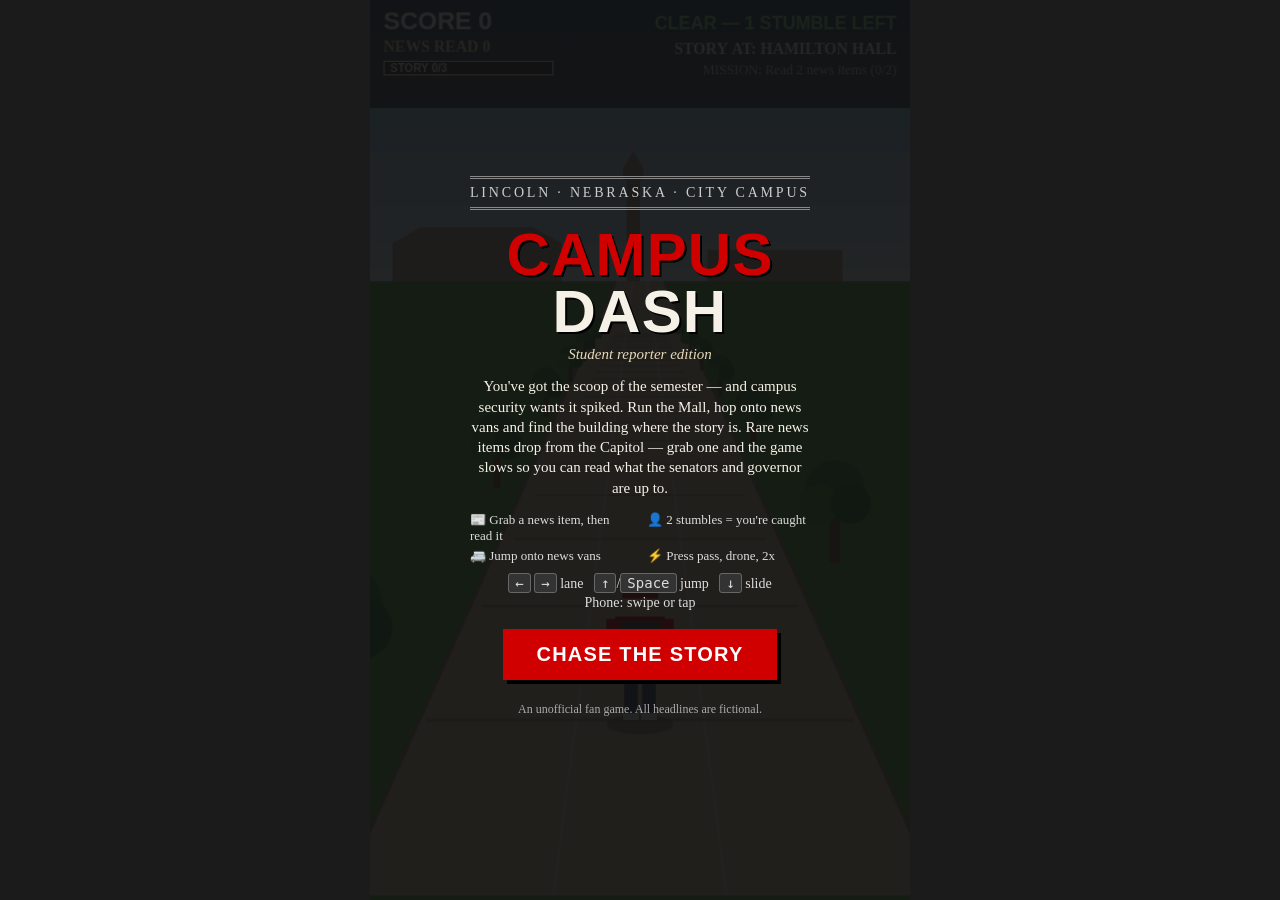
==== campus-dash/index.html @ a576ac5c "Campus Dash: replace coins with rare, readable senator/governor news cards Collecting a news item sl" ====
<!DOCTYPE html>
<html lang="en">
<head>
<meta charset="utf-8">
<meta name="viewport" content="width=device-width, initial-scale=1, user-scalable=no">
<title>Campus Dash</title>
<style>
  :root { --red:#d00000; --ink:#141414; --paper:#f6f1e7; }
  * { box-sizing:border-box; }
  html,body { margin:0; height:100%; background:#1b1b1b; color:var(--paper); font-family:Georgia,"Times New Roman",serif; overflow:hidden; touch-action:none; }
  #wrap { position:relative; height:100vh; height:100dvh; aspect-ratio:480/800; max-width:100vw; margin:0 auto; background:#000; }
  canvas { width:100%; height:100%; display:block; }
  .overlay { position:absolute; inset:0; display:flex; flex-direction:column; align-items:center; justify-content:center; text-align:center; padding:24px; background:rgba(15,15,15,.9); }
  .overlay.hidden { display:none; }
  .mast { font-size:14px; letter-spacing:.2em; text-transform:uppercase; color:#ccc; border-top:3px double #888; border-bottom:3px double #888; padding:6px 0; width:100%; max-width:340px; }
  h1 { font-family:Impact,"Arial Black",sans-serif; font-size:clamp(40px,11vw,60px); margin:16px 0 4px; line-height:.95; color:var(--red); text-shadow:2px 2px 0 #000; letter-spacing:.02em; }
  h1 span { color:var(--paper); }
  .tag { font-style:italic; color:#e6d9b8; margin:0 0 6px; }
  p { margin:6px 0; line-height:1.35; font-size:15px; max-width:340px; }
  small { color:#aaa; font-size:12px; }
  button { margin-top:16px; font:700 20px "Arial Black",Arial,sans-serif; letter-spacing:.06em; text-transform:uppercase; color:#fff; background:var(--red); border:0; padding:14px 34px; cursor:pointer; box-shadow:4px 4px 0 #000; }
  button:active { transform:translate(2px,2px); box-shadow:2px 2px 0 #000; }
  .keys { margin:10px 0 0; font-size:14px; color:#ddd; }
  kbd { background:#333; border:1px solid #666; padding:1px 6px; border-radius:3px; font-family:monospace; }
  .legend { display:grid; grid-template-columns:1fr 1fr; gap:4px 14px; text-align:left; font-size:13px; color:#ddd; margin:8px 0 0; max-width:340px; }
  #news { position:absolute; left:0; right:0; top:100px; display:flex; align-items:stretch; background:var(--paper); color:var(--ink); border-top:3px solid var(--red); border-bottom:3px solid var(--ink); transform:translateY(-170px); opacity:0; transition:transform .3s, opacity .3s; font-size:14px; line-height:1.25; }
  #news.show { transform:none; opacity:1; }
  #news b { background:var(--red); color:#fff; font:700 12px "Arial Black",Arial,sans-serif; padding:8px; letter-spacing:.06em; display:flex; align-items:center; }
  #news span { padding:7px 10px; font-weight:bold; }
  #card { position:absolute; left:14px; right:14px; top:160px; background:var(--paper); color:var(--ink); border:2px solid #000; border-left:8px solid var(--red); box-shadow:4px 4px 0 rgba(0,0,0,.55); padding:10px 12px 14px; transform:translateY(-14px); opacity:0; pointer-events:none; transition:transform .25s, opacity .25s; overflow:hidden; }
  #card.show { transform:none; opacity:.97; }
  #card .tag2 { font:700 11px "Arial Black",Arial,sans-serif; letter-spacing:.12em; color:var(--red); text-transform:uppercase; }
  #card h4 { font:700 21px Impact,"Arial Black",sans-serif; line-height:1.05; margin:4px 0 6px; text-transform:uppercase; }
  #card p { margin:0; font-size:14px; line-height:1.35; max-width:none; }
  #card .bar { position:absolute; left:0; bottom:0; height:5px; background:var(--red); width:100%; }
  #flash { position:absolute; left:0; right:0; top:30%; background:var(--red); color:#fff; text-align:center; padding:14px 18px; font:700 26px Impact,"Arial Black",sans-serif; letter-spacing:.05em; transform:scaleY(0); transition:transform .18s; box-shadow:0 6px 0 rgba(0,0,0,.5); pointer-events:none; }
  #flash.show { transform:scaleY(1); }
  #flash small { display:block; color:#ffd9d9; font:italic 16px Georgia,serif; margin-top:6px; letter-spacing:0; }
  .front { background:var(--paper); color:var(--ink); padding:16px 18px; max-width:360px; width:100%; text-align:left; border:2px solid #000; box-shadow:5px 5px 0 var(--red); max-height:78vh; overflow:auto; }
  .front .mast { color:var(--ink); border-color:var(--ink); text-align:center; margin:0 auto 10px; font-size:13px; }
  .front h2 { font:700 27px Impact,"Arial Black",sans-serif; line-height:1; margin:6px 0 8px; text-transform:uppercase; }
  .front p { font-size:14px; max-width:none; }
  .front h3 { font:700 13px "Arial Black",Arial,sans-serif; margin:10px 0 2px; text-transform:uppercase; color:var(--red); }
  .front ul { margin:2px 0 0; padding-left:18px; font-size:13px; }
</style>
</head>
<body>
<div id="wrap">
  <canvas id="c" width="480" height="800"></canvas>
  <div id="news"><b>BREAKING</b><span id="newsText"></span></div>
  <div id="card"><div class="tag2" id="cardTag"></div><h4 id="cardHead"></h4><p id="cardBody"></p><div class="bar" id="cardBar"></div></div>
  <div id="flash">BREAKING NEWS<small id="flashText"></small></div>

  <div id="menu" class="overlay">
    <div class="mast">Lincoln &middot; Nebraska &middot; City Campus</div>
    <h1>CAMPUS<br><span>DASH</span></h1>
    <p class="tag">Student reporter edition</p>
    <p>You've got the scoop of the semester &mdash; and campus security wants it spiked. Run the Mall, hop onto news vans and find the building where the story is. Rare news items drop from the Capitol &mdash; grab one and the game slows so you can read what the senators and governor are up to.</p>
    <div class="legend">
      <div>&#128240; Grab a news item, then read it</div>
      <div>&#128100; 2 stumbles = you're caught</div>
      <div>&#128656; Jump onto news vans</div>
      <div>&#9889; Press pass, drone, 2x</div>
    </div>
    <p class="keys"><kbd>&larr;</kbd> <kbd>&rarr;</kbd> lane &nbsp; <kbd>&uarr;</kbd>/<kbd>Space</kbd> jump &nbsp; <kbd>&darr;</kbd> slide<br>Phone: swipe or tap</p>
    <button id="startBtn">Chase the story</button>
    <p><small id="best"></small></p>
    <p><small>An unofficial fan game. All headlines are fictional.</small></p>
  </div>

  <div id="over" class="overlay hidden">
    <div class="front">
      <div class="mast">The Daily Dash &middot; Final Edition</div>
      <h2 id="overHead"></h2>
      <p id="overBody"></p>
      <div id="overStories"></div>
      <div id="overNews"></div>
    </div>
    <button id="againBtn">Run again</button>
  </div>
</div>

<script>
(() => {
"use strict";
const cv = document.getElementById("c"), ctx = cv.getContext("2d");
const W = 480, H = 800, CX = 240, HOR = 250, GY = 640, LW = 110, D0 = 110, HUD_H = 96, VAN_H = 90;
const $ = id => document.getElementById(id);
const rnd = (a, b) => a + Math.random() * (b - a);
const pick = a => a[Math.floor(Math.random() * a.length)];

const DEST = ["Love Library","Nebraska Union","Memorial Stadium","Andersen Hall","Hamilton Hall","Sheldon Art","Selleck Quad","Westbrook Music","Mueller Tower","Morrill Hall"];
const NEWS = [
  {mode:"suv",    head:"Governor's motorcade rolling through campus", sub:"Lanes are closed. Watch for black SUVs!"},
  {mode:"crowd",  head:"State senators hold hearing at the Union", sub:"Crowds are spilling onto the Mall."},
  {mode:"calm",   head:"Legislature passes tuition freeze", sub:"Smooth sailing — the paths are clearer."},
  {mode:"press",  head:"Senator calls press conference on the Mall", sub:"Reporters swarm the paths. Dodge the crowd!"},
  {mode:"detour", head:"Governor cuts ribbon on new building", sub:"Paths rerouted — a fork is coming, read the signs!"},
  {mode:"crowd",  head:"Senators and governor clash over NU budget", sub:"Aides and protesters block the paths."},
];
const STORIES = [
  "Student reporter exposes mystery of the missing Union tacos",
  "Reporter's scoop: library quiet floor is not so quiet",
  "Exclusive: campus squirrels organize, demand more nuts",
  "Student journalist uncovers secret shortcut to class",
  "Scoop: the Mall's sprinklers have a mind of their own",
  "Reporter breaks story on parking permit price hike",
];
const MISSIONS = [
  {k:"coins",   goal:2,  d:"Read 2 news items"},
  {k:"reached", goal:2,  d:"Find 2 buildings"},
  {k:"events",  goal:2,  d:"Outrun 2 news events"},
  {k:"stories", goal:1,  d:"File a story"},
  {k:"vanTops", goal:3,  d:"Run across 3 news vans"},
  {k:"pus",     goal:2,  d:"Grab 2 power-ups"},
];
const ITEMS = [
  {tag:"Senate",      head:"Senators advance bill to freeze in-state tuition", body:"A legislative committee voted 5-2 to hold tuition flat for two more years. Student groups packed the hearing room to watch."},
  {tag:"Governor",    head:"Governor tours Innovation Campus", body:"The governor met student startups and promised to back more research jobs for Nebraska graduates."},
  {tag:"Senate",      head:"Senator proposes free city bus rides for students", body:"A new bill would let students ride Lincoln buses free with a campus ID, paid for by a small state grant."},
  {tag:"Governor",    head:"Governor signs rural nursing scholarship bill", body:"The law funds tuition for nursing students who agree to work in small Nebraska towns after graduating."},
  {tag:"Legislature", head:"Unicameral hearing draws UNL student testifiers", body:"Dozens of students told the 49 senators how textbook costs and housing prices affect their grades."},
  {tag:"Governor",    head:"Governor's budget keeps NU funding flat", body:"The proposed budget leaves university funding unchanged, drawing mixed reactions from regents and faculty."},
  {tag:"Senate",      head:"Senators question Memorial Stadium parking plan", body:"Lawmakers asked why game-day lots cost more every year and whether students should get a discount."},
  {tag:"Governor",    head:"Governor proclaims Husker Volunteer Week", body:"Campus groups will fix trails, paint benches and collect food for Lincoln pantries across the week."},
  {tag:"Senate",      head:"Committee backs cap on textbook costs", body:"Senators voted to require professors to post required-book prices before students register for classes."},
  {tag:"Governor",    head:"Governor calls special session on property taxes", body:"Senators will return to the Capitol next month to debate tax relief for homeowners and farmers."},
  {tag:"Legislature", head:"Lawmakers weigh money for campus bike lanes", body:"A budget amendment would pay for protected bike lanes linking City Campus and East Campus."},
  {tag:"Senate",      head:"Senator wants longer library hours at finals", body:"A resolution urges state universities to keep main libraries open all night during finals week."},
  {tag:"Governor",    head:"Governor praises campus drone research", body:"After watching a demo, the governor said Nebraska could lead the nation in farm-drone technology."},
  {tag:"Senate",      head:"Senators vote to expand mental health services", body:"Funding would add counselors at state colleges so students can be seen within a week."},
];
const PU = { mag:{name:"PRESS PASS", c:"#d00000", t:9}, drone:{name:"DRONE", c:"#2a6fdb", t:6}, mult:{name:"2x SCORE", c:"#2ea043", t:12} };
const KINDS = { bike:"low", newsbox:"low", cones:"low", banner:"high", scaffold:"wall", suv:"wall", crowd:"wall" };

let state = "menu", best = 0, G, lastMission = -1;
try { best = +localStorage.getItem("campusDashBest") || 0; } catch(e){}
$("best").textContent = best ? "Best score: " + best : "";

function newMission() {
  let i; do { i = Math.floor(Math.random() * MISSIONS.length); } while (i === lastMission);
  lastMission = i;
  G.mission = Object.assign({base:G[MISSIONS[i].k]}, MISSIONS[i]);
}

function reset() {
  G = {
    t:0, dist:0, speed:26, score:0, coins:0, reached:0, events:0, stories:0, vanTops:0, pus:0,
    p:{ lane:0, target:0, y:0, vy:0, sup:0, slide:0, inv:0, run:0, fly:0, mag:0, mult:0 },
    ents:[], scen:[], gate:null, gateTimer:6,
    target:pick(DEST), rowGap:20, scenGap:0, bldGap:0,
    ev:null, evTimer:24, slow:0, toast:null, shake:0, log:[], yarns:[], coinMul:1,
    chase:0, chaseV:0, story:0, storyNeed:3, mission:null,
    newsCool:3, card:null, read:[], pool:[],
  };
  G.scen.push(...[...Array(14)].map((_, i) => ({side:i%2?1:-1, d:i*8, kind:"tree"})));
  newMission();
}

// ---------- input ----------
function act(a) {
  if (state !== "play") return;
  const p = G.p;
  if (a === "L") p.target = Math.max(-1, p.target - 1);
  if (a === "R") p.target = Math.min(1, p.target + 1);
  if (a === "U" && p.fly <= 0 && p.y <= p.sup + 1) { p.vy = 760; p.slide = 0; }
  if (a === "D") { if (p.y > p.sup + 1) p.vy = -1000; else p.slide = 0.7; }
}
addEventListener("keydown", e => {
  const m = {ArrowLeft:"L",a:"L",A:"L",ArrowRight:"R",d:"R",D:"R",ArrowUp:"U",w:"U",W:"U"," ":"U",ArrowDown:"D",s:"D",S:"D"}[e.key];
  if (m) { e.preventDefault(); act(m); }
  if (e.key === "Enter" && state !== "play") start();
});
let tx, ty;
cv.addEventListener("touchstart", e => { tx = e.touches[0].clientX; ty = e.touches[0].clientY; }, {passive:true});
cv.addEventListener("touchend", e => {
  const t = e.changedTouches[0], dx = t.clientX - tx, dy = t.clientY - ty;
  if (Math.max(Math.abs(dx), Math.abs(dy)) < 25) return act("U");
  if (Math.abs(dx) > Math.abs(dy)) act(dx < 0 ? "L" : "R"); else act(dy < 0 ? "U" : "D");
}, {passive:true});
$("startBtn").onclick = start; $("againBtn").onclick = start;

function start() {
  reset(); state = "play";
  $("menu").classList.add("hidden"); $("over").classList.add("hidden");
  $("news").classList.remove("show"); $("flash").classList.remove("show"); hideCard();
  toast("Story's at " + G.target + "!", 3);
}

// ---------- spawning ----------
function ent(kind, lane, d, extra) { G.ents.push(Object.assign({kind, lane, d, hit:false, up:0}, extra)); }

function spawnRow(mode) {
  const lanes = [-1, 0, 1], free = Math.floor(rnd(-1, 2));
  const blocked = lanes.filter(l => l !== free);
  const flying = G.p.fly > 0;
  let vanRow = false;
  if (mode === "suv") {
    blocked.forEach(l => ent("suv", l, D0));
  } else if (mode === "crowd" || mode === "press") {
    blocked.forEach(l => Math.random() < .85 && ent("crowd", l, D0, {press: mode === "press"}));
  } else if (Math.random() < 0.3 && G.t > 6) {
    vanRow = true;
    blocked.sort(() => Math.random() - .5).slice(0, Math.random() < .5 ? 1 : 2).forEach(l => {
      ent("van", l, D0, {len:14});
    });
  } else {
    const n = G.t > 25 && Math.random() < .5 ? 2 : 1;
    blocked.sort(() => Math.random() - .5).slice(0, n).forEach(l => {
      const r = Math.random();
      ent(r < .2 ? "bike" : r < .4 ? "newsbox" : r < .55 ? "cones" : r < .8 ? "banner" : "scaffold", l, D0, {txt:pick(["GO BIG RED","ON AIR","BREAKING"])});
    });
  }
  // one rare news item at a time, only when the reader has had time to finish the last one
  if (G.newsCool <= 0 && !G.card && !G.ents.some(o => o.kind === "news")) {
    const nl = vanRow ? free : free;
    ent("news", nl, D0 + 6, {up: 0});
  }
  if (!flying && Math.random() < 0.13) ent("pu", free, D0 + 16, {type:pick(["mag", "drone", "mult"])});
}

function spawnGate() {
  const ids = DEST.filter(n => n !== G.target).sort(() => Math.random() - .5);
  const correct = Math.floor(rnd(-1, 2)), labels = {};
  [-1, 0, 1].forEach(l => labels[l] = l === correct ? G.target : ids.pop());
  G.gate = {d:D0, correct, labels, done:false};
}

function startNews(n) {
  G.ev = {mode:n.mode, t:9, head:n.head};
  G.log.push(n.head);
  G.slow = 1.6;
  $("newsText").textContent = n.head;
  $("flashText").textContent = n.head + " — " + n.sub;
  $("news").classList.add("show"); $("flash").classList.add("show");
  setTimeout(() => $("flash").classList.remove("show"), 2600);
  if (n.mode === "detour") G.gateTimer = Math.min(G.gateTimer, 1.5);
}

function toast(msg, secs, bad) { G.toast = {msg, t:secs, bad}; }

const CARD_T = 9;
function showCard(n) {
  $("cardTag").textContent = n.tag + " news";
  $("cardHead").textContent = n.head;
  $("cardBody").textContent = n.body;
  $("card").classList.add("show");
  G.card = {t:CARD_T};
}
function hideCard() { $("card").classList.remove("show"); G.card = null; }

function onNews() {
  const p = G.p;
  if (!G.pool.length) G.pool = ITEMS.slice().sort(() => Math.random() - .5);
  const n = G.pool.pop();
  G.read.push(n);
  G.coins++; G.score += 100 * (p.mult > 0 ? 2 : 1);
  showCard(n);
  if (++G.story >= G.storyNeed) {
    G.story = 0; G.stories++; G.score += 500;
    G.yarns.push(pick(STORIES));
    setTimeout(() => state === "play" && toast("STORY FILED! +500", 2.6), 1200);
  }
}

function hurt(msg) {
  const p = G.p;
  if (p.fly > 0) return;
  if (G.chase > 0) return gameOver();
  G.chase = 7; p.inv = 1.3; G.shake = 0.35;
  toast(msg || "Stumble! Security's on you!", 1.6, true);
}

// ---------- update ----------
function update(dt) {
  const p = G.p;
  G.slow = Math.max(0, G.slow - dt);
  if (G.card) {
    G.card.t -= dt;
    $("cardBar").style.width = Math.max(0, G.card.t / CARD_T * 100) + "%";
    if (G.card.t <= 0) { hideCard(); G.newsCool = 10; }
  } else G.newsCool -= dt;
  const sdt = dt * (G.slow > 0 ? 0.45 : 1) * (G.card ? 0.5 : 1);
  G.t += dt;
  G.speed = Math.min(52, 26 + G.t * 0.45);
  const mv = G.speed * sdt;
  G.dist += mv; G.score += mv * 0.5 * (p.mult > 0 ? 2 : 1);

  // player lane + timers
  p.lane += (p.target - p.lane) * Math.min(1, dt * 14);
  p.slide = Math.max(0, p.slide - dt);
  p.inv = Math.max(0, p.inv - dt);
  p.run += dt * (6 + G.speed * 0.15);
  const wasFly = p.fly > 0;
  p.fly = Math.max(0, p.fly - dt);
  if (wasFly && p.fly === 0) p.inv = Math.max(p.inv, 1.4);
  p.mag = Math.max(0, p.mag - dt); p.mult = Math.max(0, p.mult - dt);
  G.shake = Math.max(0, G.shake - dt);
  const was = G.chase > 0; G.chase = Math.max(0, G.chase - dt);
  if (was && G.chase === 0) toast("Lost security!", 1.4);
  G.chaseV += ((G.chase > 0 ? 1 : 0) - G.chaseV) * Math.min(1, dt * 4);

  // world scroll
  [...G.ents, ...G.scen].forEach(o => o.d -= mv);
  if (G.gate) G.gate.d -= mv;

  // vans: support + crash
  let sup = 0;
  if (p.fly <= 0) for (const o of G.ents) {
    if (o.kind !== "van" || o.hit) continue;
    if (Math.abs(p.lane - o.lane) > 0.5 || o.d > 1.0 || o.d + o.len <= 0) continue;
    if (p.y >= VAN_H - 8) { sup = VAN_H; if (!o.rode) { o.rode = true; G.vanTops++; } }
    else { o.hit = true; if (p.inv <= 0) { hurt("Crashed into a news van!"); if (state !== "play") return; } }
  }
  p.sup = sup;

  // vertical physics
  if (p.fly > 0) { p.y += (150 - p.y) * Math.min(1, dt * 5); p.vy = 0; }
  else {
    p.vy -= 1900 * dt; p.y += p.vy * dt;
    if (p.y <= sup) { p.y = sup; p.vy = 0; }
  }

  // scenery
  G.scenGap -= mv; G.bldGap -= mv;
  if (G.scenGap <= 0) { G.scenGap = 7; G.scen.push({side:Math.random()<.5?-1:1, d:D0, kind:Math.random()<.35?"lamp":"tree"}); }
  if (G.bldGap <= 0) { G.bldGap = 15; G.scen.push({side:G.scen.length%2?1:-1, d:D0, kind:"bld", name:pick(DEST), h:rnd(150,250), w:rnd(190,260)}); }

  // news events
  if (G.ev) {
    G.ev.t -= dt;
    if (G.ev.t <= 0) { G.ev = null; G.coinMul = 1; G.events++; $("news").classList.remove("show"); }
  } else { G.evTimer -= dt; if (G.evTimer <= 0 && !G.gate && !G.card) { G.evTimer = rnd(34, 42); startNews(pick(NEWS)); } }

  // rows
  const gateBusy = G.gate && !G.gate.done;
  G.rowGap -= mv;
  if (G.rowGap <= 0 && !gateBusy) {
    spawnRow(G.ev ? G.ev.mode : "");
    G.rowGap = G.ev && G.ev.mode === "calm" ? rnd(25, 30) : G.ev && (G.ev.mode === "suv" || G.ev.mode === "crowd") ? rnd(17, 19) : rnd(19, 25) - Math.min(2, G.t / 40);
  }

  // gates
  if (!G.gate) { G.gateTimer -= dt; if (G.gateTimer <= 0) spawnGate(); }
  else if (!G.gate.done && G.gate.d <= 0) {
    G.gate.done = true;
    const lane = Math.round(p.lane);
    if (lane === G.gate.correct) {
      G.reached++; G.score += 200;
      toast("Found " + G.target + "! +200", 2.4);
      const was = G.target;
      do { G.target = pick(DEST); } while (G.target === was);
      const tg = G.target;
      setTimeout(() => state === "play" && G.target === tg && toast("Next lead: " + tg, 2.6), 1500);
    } else {
      toast("Wrong way! That's " + G.gate.labels[lane], 2.6, true);
      hurt("Wrong way! That's " + G.gate.labels[lane]);
      if (state !== "play") return;
    }
    G.gateTimer = rnd(8, 11);
  }
  if (G.gate && G.gate.d < -8) G.gate = null;

  // collisions & pickups
  for (const o of G.ents) {
    if (o.hit || o.kind === "van" || o.d > 1.3 || o.d < -1.6) {
      // magnet pull happens below
    }
    if (o.kind === "news" && p.mag > 0 && o.d < 30 && o.d > 0) {
      o.lane += (p.lane - o.lane) * Math.min(1, dt * 7);
      o.up += (p.y - o.up) * Math.min(1, dt * 5);
    }
    if (o.hit || o.kind === "van" || o.d > 1.3 || o.d < -1.6) continue;
    const near = Math.abs(p.lane - o.lane) < (o.kind === "news" && p.mag > 0 ? 1.6 : 0.55);
    if (!near) continue;
    if (o.kind === "news") {
      if (Math.abs(p.y - o.up) < 110 || p.mag > 0) { o.hit = true; onNews(); }
      continue;
    }
    if (o.kind === "pu") {
      if (Math.abs(p.y - o.up) < 90) {
        o.hit = true; G.pus++; const u = PU[o.type];
        p[o.type === "drone" ? "fly" : o.type] = u.t;
        toast(u.name + "!", 1.6);
      }
      continue;
    }
    if (p.fly > 0) continue;
    const rule = KINDS[o.kind];
    const safe = (rule === "low" && p.y > 62) || (rule === "high" && (p.slide > 0 || p.y >= VAN_H - 8));
    o.hit = true;
    if (!safe && p.inv <= 0) {
      hurt(rule === "high" ? "Slide under it!" : rule === "low" ? "Jump it!" : "Ouch!");
      if (state !== "play") return;
    }
  }
  G.ents = G.ents.filter(o => o.d + (o.len || 0) > -6 && !((o.kind === "news" || o.kind === "pu") && o.hit));
  G.scen = G.scen.filter(o => o.d > -12);

  // mission
  const m = G.mission;
  if (G[m.k] - m.base >= m.goal) { G.score += 300; toast("MISSION DONE! +300", 2.4); newMission(); }

  if (G.toast && (G.toast.t -= dt) <= 0) G.toast = null;
}

function gameOver() {
  state = "over";
  const sc = Math.floor(G.score), isBest = sc > best;
  if (isBest) { best = sc; try { localStorage.setItem("campusDashBest", sc); } catch(e){} }
  $("best").textContent = "Best score: " + best;
  $("overHead").textContent = G.stories >= 2 ? "Reporter caught, but scoops already published"
    : G.stories === 1 ? "Student reporter caught after filing story"
    : "Student reporter caught empty-handed";
  $("overBody").innerHTML = "Score <b>" + sc + "</b> &middot; " + G.stories + " stor" + (G.stories === 1 ? "y" : "ies") + " filed &middot; " + G.reached + " building" + (G.reached === 1 ? "" : "s") + " found &middot; " + G.coins + " news item" + (G.coins === 1 ? "" : "s") + " read" + (isBest && sc > 0 ? " &middot; <b>new best!</b>" : "");
  const list = a => "<ul>" + a.map(h => "<li>" + h + "</li>").join("") + "</ul>";
  $("overStories").innerHTML = G.yarns.length ? "<h3>Your stories</h3>" + list(G.yarns) : "";
  $("overNews").innerHTML = (G.read.length ? "<h3>News you read</h3>" + list(G.read.map(n => "<b>" + n.head + "</b> &mdash; " + n.body)) : "") + (G.log.length ? "<h3>Breaking on your run</h3>" + list(G.log) : "");
  $("news").classList.remove("show"); $("flash").classList.remove("show"); hideCard();
  setTimeout(() => state === "over" && $("over").classList.remove("hidden"), 600);
}

// ---------- drawing ----------
const proj = d => { const s = 1 / (1 + d * 0.07); return {s, y: HOR + (GY - HOR) * s}; };
const lx = (lane, s) => CX + lane * LW * s;
function at(x, y, s, fn) { ctx.save(); ctx.translate(x, y); ctx.scale(s, s); fn(); ctx.restore(); }
const R = (x, y, w, h, c) => { ctx.fillStyle = c; ctx.fillRect(x, y, w, h); };
const C = (x, y, r, c) => { ctx.fillStyle = c; ctx.beginPath(); ctx.arc(x, y, r, 0, 7); ctx.fill(); };
const poly = (pts, c) => { ctx.fillStyle = c; ctx.beginPath(); pts.forEach((q, i) => i ? ctx.lineTo(q[0], q[1]) : ctx.moveTo(q[0], q[1])); ctx.closePath(); ctx.fill(); };

function drawBackground() {
  const sky = ctx.createLinearGradient(0, 0, 0, HOR);
  sky.addColorStop(0, "#6fb3e8"); sky.addColorStop(1, "#d6ecfa");
  ctx.fillStyle = sky; ctx.fillRect(0, 0, W, HOR);
  ctx.fillStyle = "#a89a8c";
  ctx.fillRect(20, HOR - 34, 150, 34);
  ctx.beginPath(); ctx.moveTo(20, HOR-34); ctx.lineTo(45, HOR-48); ctx.lineTo(145, HOR-48); ctx.lineTo(170, HOR-34); ctx.fill();
  ctx.fillRect(300, HOR - 28, 120, 28);
  ctx.fillStyle = "#9c8f82"; ctx.fillRect(228, HOR - 92, 12, 92); ctx.fillRect(225, HOR - 100, 18, 10);
  ctx.beginPath(); ctx.moveTo(225, HOR-100); ctx.lineTo(234, HOR-116); ctx.lineTo(243, HOR-100); ctx.fill();
  R(0, HOR, W, H - HOR, "#4f9a3a");
  const far = proj(D0), near = 1.4;
  ctx.fillStyle = "#c9b79c"; ctx.beginPath();
  ctx.moveTo(CX - 190 * far.s, HOR); ctx.lineTo(CX + 190 * far.s, HOR);
  ctx.lineTo(CX + 190 * near, HOR + (GY - HOR) * near); ctx.lineTo(CX - 190 * near, HOR + (GY - HOR) * near); ctx.fill();
  ctx.strokeStyle = "#8a7a64"; ctx.lineWidth = 3;
  [-1, 1].forEach(sd => { ctx.beginPath(); ctx.moveTo(CX + sd * 190 * far.s, HOR); ctx.lineTo(CX + sd * 190 * near, HOR + (GY - HOR) * near); ctx.stroke(); });
  ctx.strokeStyle = "rgba(255,255,255,.35)"; ctx.lineWidth = 2;
  [-0.5, 0.5].forEach(l => { ctx.beginPath(); ctx.moveTo(CX + l * LW * far.s, HOR); ctx.lineTo(CX + l * LW * near, HOR + (GY - HOR) * near); ctx.stroke(); });
  ctx.strokeStyle = "rgba(120,95,70,.45)";
  const off = G ? G.dist % 5 : 0;
  for (let d = -off; d < D0; d += 5) {
    if (d < -1) continue; const q = proj(d);
    ctx.lineWidth = Math.max(1, 3 * q.s);
    ctx.beginPath(); ctx.moveTo(CX - 190 * q.s, q.y); ctx.lineTo(CX + 190 * q.s, q.y); ctx.stroke();
  }
}

function drawScen(o) {
  const {s, y} = proj(o.d), x = CX + o.side * (o.kind === "bld" ? 330 : o.kind === "lamp" ? 215 : 270) * s;
  at(x, y, s, () => {
    if (o.kind === "tree") { R(-7, -70, 14, 70, "#6b4a2b"); C(0, -100, 42, "#2f7d2f"); C(-22, -80, 28, "#3b8f38"); C(22, -82, 28, "#2b7229"); }
    else if (o.kind === "lamp") { R(-3, -120, 6, 120, "#333"); R(-14, -128, 28, 8, "#333"); C(0, -118, 7, "#fff6c0"); }
    else {
      const w = o.w, h = o.h;
      R(-w/2, -h, w, h, "#9e3a2f"); R(-w/2, -h, w, 12, "#e8dcc4"); R(-w/2, -14, w, 14, "#d8cbb0");
      for (let r = 0; r < Math.floor((h - 50) / 40); r++) for (let c = 0; c < Math.floor(w / 36); c++) R(-w/2 + 14 + c * 36, -h + 28 + r * 40, 18, 24, "#f2d98a");
      ctx.fillStyle = "#222"; ctx.font = "bold 13px Georgia"; ctx.textAlign = "center"; ctx.fillText(o.name.toUpperCase(), 0, -h + 9);
    }
  });
}

function drawVan(o) {
  const f = proj(o.d), b = proj(o.d + o.len), hw = 50, h = VAN_H;
  const fx = lx(o.lane, f.s), bx = lx(o.lane, b.s);
  if (o.lane !== 0) {
    const sd = o.lane < 0 ? 1 : -1;
    poly([[fx + sd*hw*f.s, f.y], [bx + sd*hw*b.s, b.y], [bx + sd*hw*b.s, b.y - h*b.s], [fx + sd*hw*f.s, f.y - h*f.s]], "#b9bec6");
    poly([[fx + sd*hw*f.s, f.y - 34*f.s], [bx + sd*hw*b.s, b.y - 34*b.s], [bx + sd*hw*b.s, b.y - 44*b.s], [fx + sd*hw*f.s, f.y - 44*f.s]], "#d00000");
  }
  poly([[fx - hw*f.s, f.y - h*f.s], [fx + hw*f.s, f.y - h*f.s], [bx + hw*b.s, b.y - h*b.s], [bx - hw*b.s, b.y - h*b.s]], "#f4f6f8");
  poly([[fx - 6*f.s, f.y - h*f.s], [fx + 6*f.s, f.y - h*f.s], [bx + 6*b.s, b.y - h*b.s], [bx - 6*b.s, b.y - h*b.s]], "#d00000");
  at(fx, f.y, f.s, () => {
    R(-hw, -h, 2*hw, h, "#eceff2"); R(-hw, -h, 2*hw, 8, "#d00000");
    R(-40, -h + 14, 80, 32, "#35506b"); R(-40, -h + 14, 80, 5, "#4d6f8f");
    R(-34, -34, 68, 18, "#d00000"); ctx.fillStyle = "#fff"; ctx.font = "bold 14px Arial"; ctx.textAlign = "center"; ctx.fillText("NEWS 5", 0, -20);
    C(-38, -12, 6, "#ffe9a0"); C(38, -12, 6, "#ffe9a0"); R(-hw, -6, 2*hw, 6, "#222");
  });
}

function drawEnt(o) {
  if (o.kind === "van") return drawVan(o);
  const {s, y} = proj(o.d), x = lx(o.lane, s);
  at(x, y, s, () => {
    switch (o.kind) {
      case "news": { const bob = Math.sin(G.t * 4) * 5, yy = -o.up - 62 + bob;
        C(0, yy, 44, "rgba(255,230,120,.35)"); C(0, yy, 34, "rgba(255,230,120,.35)");
        R(-26, yy - 30, 52, 60, "#fff"); R(-26, yy - 30, 52, 14, "#d00000");
        ctx.fillStyle = "#fff"; ctx.font = "bold 10px Arial"; ctx.textAlign = "center"; ctx.fillText("NEWS", 0, yy - 19);
        R(-20, yy - 8, 18, 14, "#999"); R(2, yy - 8, 18, 3, "#888"); R(2, yy - 2, 18, 3, "#888"); R(2, yy + 4, 18, 3, "#888"); R(-20, yy + 12, 40, 3, "#888"); R(-20, yy + 18, 30, 3, "#888");
        ctx.strokeStyle = "#f5b800"; ctx.lineWidth = 3; ctx.strokeRect(-26, yy - 30, 52, 60); break; }
      case "pu": { const yy = -48 + Math.sin(G.t * 5) * 5, u = PU[o.type]; C(0, yy, 24, "rgba(255,255,255,.55)"); C(0, yy, 19, u.c);
        ctx.strokeStyle = "#fff"; ctx.fillStyle = "#fff"; ctx.lineWidth = 5; ctx.textAlign = "center";
        if (o.type === "mag") { ctx.beginPath(); ctx.arc(0, yy - 2, 9, 0, Math.PI); ctx.stroke(); R(-12, yy - 12, 6, 10, "#fff"); R(6, yy - 12, 6, 10, "#fff"); }
        else if (o.type === "drone") { ctx.lineWidth = 3; ctx.beginPath(); ctx.moveTo(-10, yy - 8); ctx.lineTo(10, yy + 8); ctx.moveTo(10, yy - 8); ctx.lineTo(-10, yy + 8); ctx.stroke(); [[-11, -9], [11, -9], [-11, 9], [11, 9]].forEach(q => C(q[0], yy + q[1], 4, "#fff")); }
        else { ctx.font = "bold 19px Impact"; ctx.fillText("2x", 0, yy + 7); } break; }
      case "bike": ctx.strokeStyle = "#222"; ctx.lineWidth = 4; [-30, 30].forEach(a => { ctx.beginPath(); ctx.arc(a, -20, 18, 0, 7); ctx.stroke(); }); ctx.strokeStyle = "#d00000"; ctx.lineWidth = 5; ctx.beginPath(); ctx.moveTo(-30, -20); ctx.lineTo(-8, -48); ctx.lineTo(18, -48); ctx.lineTo(30, -20); ctx.moveTo(-8, -48); ctx.lineTo(0, -20); ctx.stroke(); R(14, -62, 6, 14, "#222"); break;
      case "newsbox": R(-26, -62, 52, 62, "#c8102e"); R(-22, -56, 44, 22, "#bfe3f5"); R(-26, -66, 52, 6, "#8a0a1f"); ctx.fillStyle = "#fff"; ctx.font = "bold 13px Arial"; ctx.textAlign = "center"; ctx.fillText("NEWS", 0, -16); R(-20, -4, 6, 4, "#222"); R(14, -4, 6, 4, "#222"); break;
      case "cones": [-30, 0, 30].forEach(a => { ctx.fillStyle = "#ff6a00"; ctx.beginPath(); ctx.moveTo(a - 14, 0); ctx.lineTo(a + 14, 0); ctx.lineTo(a, -48); ctx.fill(); R(a - 8, -24, 16, 6, "#fff"); }); break;
      case "banner": R(-60, -175, 8, 175, "#555"); R(52, -175, 8, 175, "#555"); R(-58, -160, 116, 62, o.txt === "ON AIR" ? "#111" : "#d00000"); R(-58, -160, 116, 6, "#fff"); ctx.fillStyle = o.txt === "ON AIR" ? "#ff4040" : "#fff"; ctx.font = "bold 20px Impact"; ctx.textAlign = "center"; ctx.fillText(o.txt, 0, -120); break;
      case "scaffold": R(-52, -180, 8, 180, "#8a8a8a"); R(44, -180, 8, 180, "#8a8a8a"); [0, 1, 2].forEach(i => R(-52, -170 + i * 60, 104, 8, "#ff8c1a")); ctx.strokeStyle = "#999"; ctx.lineWidth = 4; ctx.beginPath(); ctx.moveTo(-48, -10); ctx.lineTo(48, -110); ctx.moveTo(48, -10); ctx.lineTo(-48, -110); ctx.stroke(); break;
      case "suv": { R(-52, -62, 104, 48, "#111"); R(-40, -88, 80, 30, "#1c1c1c"); R(-34, -84, 68, 20, "#6a8aa0"); C(-34, 0, 14, "#000"); C(34, 0, 14, "#000"); const f = Math.floor(G.t * 8) % 2; R(-38, -94, 20, 7, f ? "#f33" : "#33f"); R(18, -94, 20, 7, f ? "#33f" : "#f33"); R(-50, -30, 14, 8, "#ffe9a0"); R(36, -30, 14, 8, "#ffe9a0"); break; }
      case "crowd": ["#d00000", "#2a6fdb", "#2ea043", "#f5b800", "#8a3fc4"].forEach((c, i) => { const px = -48 + i * 24, hh = 70 + (i * 13) % 20; R(px - 9, -hh, 18, hh - 20, c); R(px - 9, -22, 8, 22, "#222"); R(px + 1, -22, 8, 22, "#222"); C(px, -hh - 10, 10, "#e0b48f"); if (o.press && i % 2 === 0) { R(px + 6, -hh + 4, 14, 10, "#111"); C(px + 13, -hh + 9, 3, "#9cf"); } }); break;
    }
  });
}

function drawGate(g) {
  const {s, y} = proj(g.d);
  at(CX, y, s, () => {
    R(-2 * LW + 4, -220, 8, 220, "#444"); R(2 * LW - 8, -220, 8, 220, "#444");
    R(-2 * LW + 4, -230, 4 * LW - 4, 12, "#222");
    [-1, 0, 1].forEach(l => {
      const good = g.done && l === g.correct;
      R(l * LW - 50, -205, 100, 62, good ? "#2ea043" : "#0b5a2e");
      ctx.strokeStyle = "#fff"; ctx.lineWidth = 3; ctx.strokeRect(l * LW - 47, -202, 94, 56);
      let name = g.labels[l], fs = 18; ctx.font = "bold " + fs + "px Arial"; ctx.textAlign = "center"; ctx.fillStyle = "#fff";
      while (ctx.measureText(name).width > 86 && fs > 9) ctx.font = "bold " + (--fs) + "px Arial";
      ctx.fillText(name, l * LW, -168); ctx.fillText("▲", l * LW, -152);
    });
  });
}

function drawReporter(x, gy, p, flying) {
  const sw = Math.sin(p.run) * (p.y > p.sup + 1 ? 0.4 : 1);
  R(-14 + sw * 12, -42, 12, 42, "#2b3a67"); R(2 - sw * 12, -42, 12, 42, "#2b3a67");
  R(-15 + sw * 12, -6, 14, 6, "#eee"); R(1 - sw * 12, -6, 14, 6, "#eee");
  R(-22, -92, 44, 54, "#d00000"); R(-22, -92, 44, 8, "#a80000");
  R(-17, -88, 34, 40, "#3d3d3d"); R(-13, -80, 26, 10, "#555");
  R(-30, -90 + sw * 6, 9, 38, "#d00000"); R(21, -90 - sw * 6, 9, 38, "#d00000");
  R(24, -62 - sw * 6, 11, 14, "#f5f1e0"); R(24, -62 - sw * 6, 11, 4, "#d00000");   // notebook
  C(0, -108, 15, "#e0b48f"); ctx.fillStyle = "#d00000"; ctx.beginPath(); ctx.arc(0, -111, 16, Math.PI, 0); ctx.fill(); R(-16, -112, 32, 4, "#a80000");
  ctx.fillStyle = "#fff"; ctx.font = "bold 12px Arial"; ctx.textAlign = "center"; ctx.fillText("N", 0, -116);
}

function drawPlayer() {
  const p = G.p, x = CX + p.lane * LW, gy = GY - p.y;
  if (p.inv > 0 && p.fly <= 0 && Math.floor(p.inv * 14) % 2) return;
  ctx.fillStyle = "rgba(0,0,0,.25)"; ctx.beginPath(); ctx.ellipse(x, GY - p.sup + 4, Math.max(14, 30 - (p.y - p.sup) * 0.1), 9, 0, 0, 7); ctx.fill();
  ctx.save(); ctx.translate(x, gy);
  if (p.slide > 0 && p.fly <= 0) ctx.scale(1.25, 0.55);
  drawReporter(x, gy, p);
  ctx.restore();
  if (p.fly > 0) { // drone above
    ctx.save(); ctx.translate(x, gy - 140);
    R(-12, -4, 24, 8, "#222"); ctx.strokeStyle = "#222"; ctx.lineWidth = 3;
    ctx.beginPath(); ctx.moveTo(-12, 0); ctx.lineTo(-34, -8); ctx.moveTo(12, 0); ctx.lineTo(34, -8); ctx.moveTo(0, 4); ctx.lineTo(0, 30); ctx.stroke();
    const sp = Math.sin(G.t * 60) * 14; R(-34 - sp, -12, 2 * sp + 0.1, 3, "#555"); R(34 - sp, -12, 2 * sp + 0.1, 3, "#555");
    C(-34, -10, 3, "#2a6fdb"); C(34, -10, 3, "#2a6fdb"); ctx.restore();
  }
  if (p.mag > 0) { ctx.strokeStyle = "rgba(208,0,0," + (0.35 + 0.25 * Math.sin(G.t * 10)) + ")"; ctx.lineWidth = 3; ctx.beginPath(); ctx.arc(x, gy - 60, 70 + Math.sin(G.t * 8) * 5, 0, 7); ctx.stroke(); }
}

function drawChaser() {
  if (G.chaseV < 0.03) return;
  const v = G.chaseV, x = CX + G.p.lane * LW * 0.6 + Math.sin(G.t * 9) * 4, y = H + 70 + (1 - v) * 240;
  ctx.save(); ctx.translate(x, y); ctx.scale(1.6, 1.6);
  const sw = Math.sin(G.t * 11);
  R(-14 + sw * 10, -44, 13, 44, "#161616"); R(2 - sw * 10, -44, 13, 44, "#161616");
  R(-24, -96, 48, 56, "#1f2a44"); R(-24, -96, 48, 7, "#12182a");
  R(-18, -76, 36, 14, "#f5c800"); ctx.fillStyle = "#111"; ctx.font = "bold 9px Arial"; ctx.textAlign = "center"; ctx.fillText("SECURITY", 0, -66);
  R(-34, -94 + sw * 6, 10, 40, "#1f2a44"); R(24, -94 - sw * 6, 10, 40, "#1f2a44");
  C(0, -112, 15, "#c99a76"); ctx.fillStyle = "#111"; ctx.beginPath(); ctx.arc(0, -115, 15, Math.PI, 0); ctx.fill(); R(-17, -116, 34, 5, "#111");
  ctx.restore();
}

function drawHUD() {
  const p = G.p, m = G.mission;
  ctx.fillStyle = "rgba(0,0,0,.62)"; ctx.fillRect(0, 0, W, HUD_H);
  ctx.textAlign = "left"; ctx.fillStyle = "#fff"; ctx.font = "bold 22px Impact, Arial"; ctx.fillText("SCORE " + Math.floor(G.score), 12, 26);
  ctx.fillStyle = "#f5e6b0"; ctx.font = "bold 14px Georgia"; ctx.fillText("NEWS READ " + G.coins, 12, 46);
  // story meter
  const mw = 150; R(12, 54, mw, 12, "#333"); R(12, 54, mw * G.story / G.storyNeed, 12, "#d00000");
  ctx.strokeStyle = "#fff"; ctx.lineWidth = 1; ctx.strokeRect(12.5, 54.5, mw, 12);
  ctx.fillStyle = "#fff"; ctx.font = "bold 10px Arial"; ctx.fillText("STORY " + G.story + "/" + G.storyNeed, 18, 64);
  // chase status
  ctx.textAlign = "right";
  if (G.chase > 0) { ctx.fillStyle = Math.floor(G.t * 6) % 2 ? "#ff5a5a" : "#fff"; ctx.font = "bold 18px Impact, Arial"; ctx.fillText("⚠ SECURITY ON YOU! " + Math.ceil(G.chase) + "s", W - 12, 26); }
  else { ctx.fillStyle = "#7fe08a"; ctx.font = "bold 16px Impact, Arial"; ctx.fillText("CLEAR — 1 STUMBLE LEFT", W - 12, 26); }
  ctx.fillStyle = "#fff"; ctx.font = "bold 14px Georgia"; ctx.fillText("STORY AT: " + G.target.toUpperCase(), W - 12, 48);
  ctx.fillStyle = "#ffd9d9"; ctx.font = "12px Georgia";
  ctx.fillText("MISSION: " + m.d + " (" + Math.min(m.goal, G[m.k] - m.base) + "/" + m.goal + ")", W - 12, 66);
  // active power-ups
  let px = 12;
  ctx.textAlign = "left"; ctx.font = "bold 12px Arial";
  [["mag", p.mag], ["drone", p.fly], ["mult", p.mult]].forEach(([k, t]) => {
    if (t <= 0) return;
    const label = PU[k].name + " " + Math.ceil(t) + "s", w = ctx.measureText(label).width + 14;
    R(px, 74, w, 16, PU[k].c); ctx.fillStyle = "#fff"; ctx.fillText(label, px + 7, 86); px += w + 6;
  });
  if (G.toast) {
    ctx.globalAlpha = Math.min(1, G.toast.t * 2); ctx.textAlign = "center"; ctx.font = "bold 28px Impact, Arial";
    const w = ctx.measureText(G.toast.msg).width + 30;
    R(CX - w / 2, 440, w, 44, G.toast.bad ? "#d00000" : "#0b5a2e");
    ctx.fillStyle = "#fff"; ctx.fillText(G.toast.msg, CX, 472); ctx.globalAlpha = 1;
  }
  if (G.ev) { ctx.fillStyle = "rgba(208,0,0,.9)"; ctx.fillRect(0, H - 6, W * Math.max(0, G.ev.t / 9), 6); }
}

function render() {
  ctx.save();
  if (G && G.shake > 0) ctx.translate(rnd(-6, 6), rnd(-6, 6));
  drawBackground();
  if (G) {
    const key = o => o.d + (o.len || 0);
    const list = [...G.scen.map(o => ({o, t:"s"})), ...G.ents.map(o => ({o, t:"e"}))];
    if (G.gate) list.push({o:G.gate, t:"g"});
    list.sort((a, b) => key(b.o) - key(a.o));
    let drawn = false;
    for (const it of list) {
      if (!drawn && key(it.o) <= 0) { drawPlayer(); drawn = true; }
      if (key(it.o) < -5) continue;
      it.t === "s" ? drawScen(it.o) : it.t === "e" ? drawEnt(it.o) : drawGate(it.o);
    }
    if (!drawn) drawPlayer();
    drawChaser();
    if (G.slow > 0) { ctx.fillStyle = "rgba(208,0,0," + Math.min(.22, G.slow * .2) + ")"; ctx.fillRect(0, 0, W, H); }
    drawHUD();
  }
  ctx.restore();
}

let last = performance.now();
function loop(now) {
  const dt = Math.min(0.05, (now - last) / 1000); last = now;
  if (state === "play") update(dt);
  render();
  requestAnimationFrame(loop);
}
reset();
requestAnimationFrame(loop);
})();
</script>
</body>
</html>
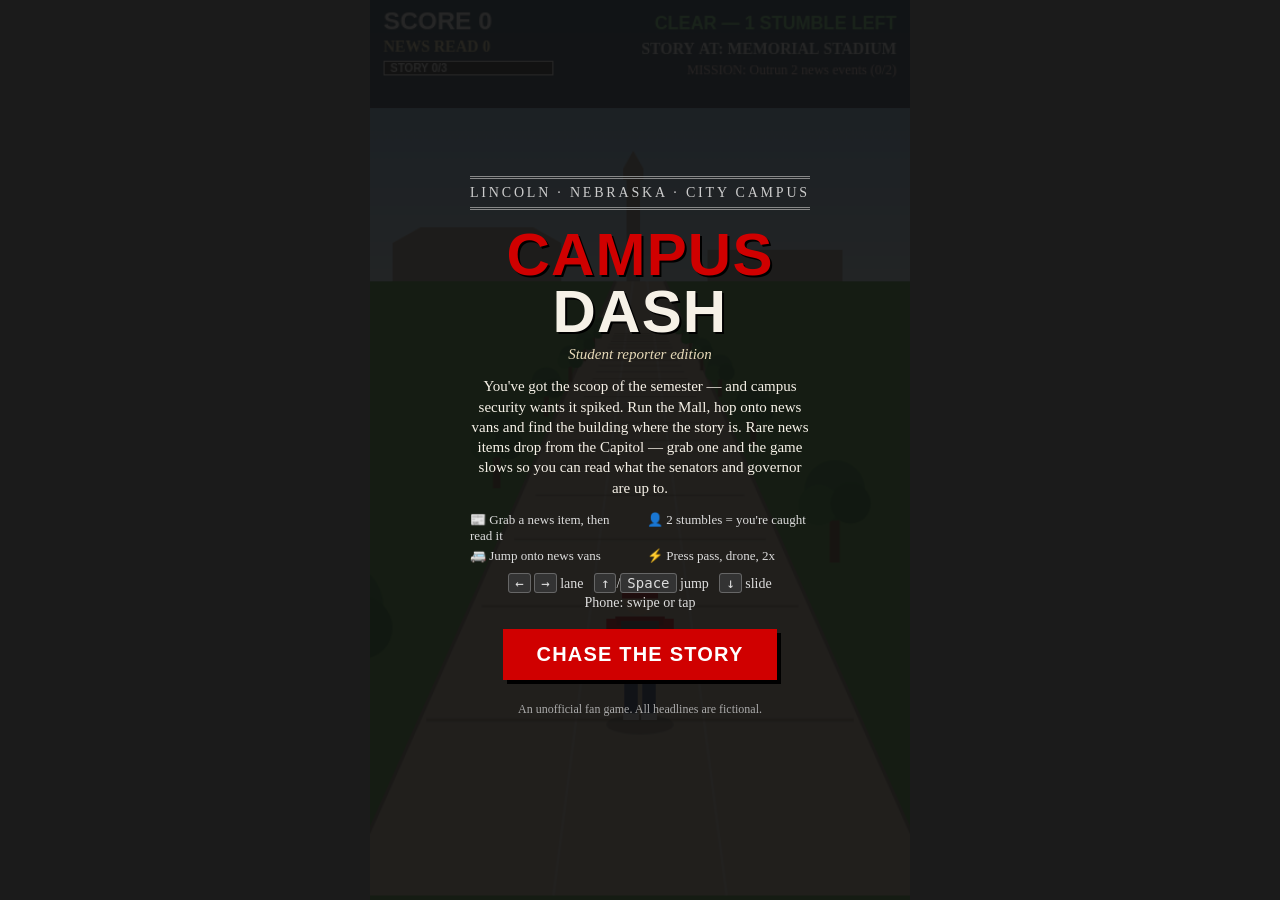
==== commit fa975dd1: "Campus Dash: earlier start, fewer obstacles, news every ~15s with 10s reading time Co-Authored-By: C" ====
--- a/campus-dash/index.html
+++ b/campus-dash/index.html
@@ -147,11 +147,11 @@
   G = {
     t:0, dist:0, speed:26, score:0, coins:0, reached:0, events:0, stories:0, vanTops:0, pus:0,
     p:{ lane:0, target:0, y:0, vy:0, sup:0, slide:0, inv:0, run:0, fly:0, mag:0, mult:0 },
-    ents:[], scen:[], gate:null, gateTimer:6,
-    target:pick(DEST), rowGap:20, scenGap:0, bldGap:0,
-    ev:null, evTimer:24, slow:0, toast:null, shake:0, log:[], yarns:[], coinMul:1,
+    ents:[], scen:[], gate:null, gateTimer:5,
+    target:pick(DEST), rowGap:8, scenGap:0, bldGap:0,
+    ev:null, evTimer:18, slow:0, toast:null, shake:0, log:[], yarns:[], coinMul:1,
     chase:0, chaseV:0, story:0, storyNeed:3, mission:null,
-    newsCool:3, card:null, read:[], pool:[],
+    newsCool:0, card:null, read:[], pool:[],
   };
   G.scen.push(...[...Array(14)].map((_, i) => ({side:i%2?1:-1, d:i*8, kind:"tree"})));
   newMission();
@@ -199,13 +199,13 @@
     blocked.forEach(l => ent("suv", l, D0));
   } else if (mode === "crowd" || mode === "press") {
     blocked.forEach(l => Math.random() < .85 && ent("crowd", l, D0, {press: mode === "press"}));
-  } else if (Math.random() < 0.3 && G.t > 6) {
+  } else if (Math.random() < 0.18 && G.t > 8) {
     vanRow = true;
     blocked.sort(() => Math.random() - .5).slice(0, Math.random() < .5 ? 1 : 2).forEach(l => {
       ent("van", l, D0, {len:14});
     });
   } else {
-    const n = G.t > 25 && Math.random() < .5 ? 2 : 1;
+    const n = G.t > 50 && Math.random() < .25 ? 2 : 1;
     blocked.sort(() => Math.random() - .5).slice(0, n).forEach(l => {
       const r = Math.random();
       ent(r < .2 ? "bike" : r < .4 ? "newsbox" : r < .55 ? "cones" : r < .8 ? "banner" : "scaffold", l, D0, {txt:pick(["GO BIG RED","ON AIR","BREAKING"])});
@@ -239,7 +239,7 @@
 
 function toast(msg, secs, bad) { G.toast = {msg, t:secs, bad}; }
 
-const CARD_T = 9;
+const CARD_T = 10;
 function showCard(n) {
   $("cardTag").textContent = n.tag + " news";
   $("cardHead").textContent = n.head;
@@ -278,7 +278,7 @@
   if (G.card) {
     G.card.t -= dt;
     $("cardBar").style.width = Math.max(0, G.card.t / CARD_T * 100) + "%";
-    if (G.card.t <= 0) { hideCard(); G.newsCool = 10; }
+    if (G.card.t <= 0) { hideCard(); G.newsCool = 5; }
   } else G.newsCool -= dt;
   const sdt = dt * (G.slow > 0 ? 0.45 : 1) * (G.card ? 0.5 : 1);
   G.t += dt;
@@ -337,7 +337,7 @@
   G.rowGap -= mv;
   if (G.rowGap <= 0 && !gateBusy) {
     spawnRow(G.ev ? G.ev.mode : "");
-    G.rowGap = G.ev && G.ev.mode === "calm" ? rnd(25, 30) : G.ev && (G.ev.mode === "suv" || G.ev.mode === "crowd") ? rnd(17, 19) : rnd(19, 25) - Math.min(2, G.t / 40);
+    G.rowGap = G.ev && G.ev.mode === "calm" ? rnd(25, 30) : G.ev && (G.ev.mode === "suv" || G.ev.mode === "crowd") ? rnd(24, 28) : rnd(28, 36) - Math.min(3, G.t / 40);
   }
 
   // gates
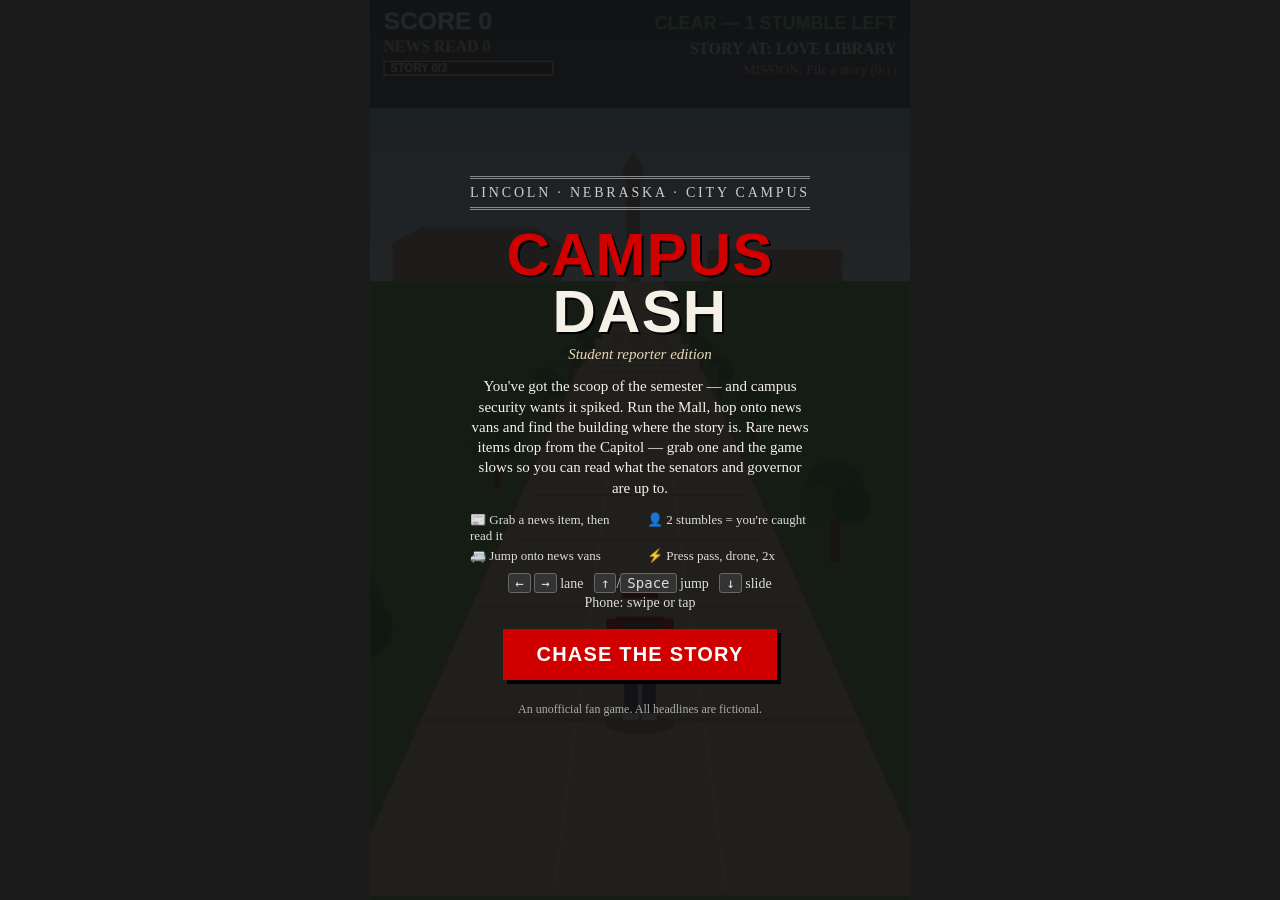
==== commit f636fbe2: "Campus Dash: even fewer obstacles Co-Authored-By: Claude Sonnet 5.5 <noreply@anthropic.com> Claude-S" ====
--- a/campus-dash/index.html
+++ b/campus-dash/index.html
@@ -199,13 +199,13 @@
     blocked.forEach(l => ent("suv", l, D0));
   } else if (mode === "crowd" || mode === "press") {
     blocked.forEach(l => Math.random() < .85 && ent("crowd", l, D0, {press: mode === "press"}));
-  } else if (Math.random() < 0.18 && G.t > 8) {
+  } else if (Math.random() < 0.1 && G.t > 10) {
     vanRow = true;
     blocked.sort(() => Math.random() - .5).slice(0, Math.random() < .5 ? 1 : 2).forEach(l => {
       ent("van", l, D0, {len:14});
     });
   } else {
-    const n = G.t > 50 && Math.random() < .25 ? 2 : 1;
+    const n = G.t > 70 && Math.random() < .12 ? 2 : 1;
     blocked.sort(() => Math.random() - .5).slice(0, n).forEach(l => {
       const r = Math.random();
       ent(r < .2 ? "bike" : r < .4 ? "newsbox" : r < .55 ? "cones" : r < .8 ? "banner" : "scaffold", l, D0, {txt:pick(["GO BIG RED","ON AIR","BREAKING"])});
@@ -337,7 +337,7 @@
   G.rowGap -= mv;
   if (G.rowGap <= 0 && !gateBusy) {
     spawnRow(G.ev ? G.ev.mode : "");
-    G.rowGap = G.ev && G.ev.mode === "calm" ? rnd(25, 30) : G.ev && (G.ev.mode === "suv" || G.ev.mode === "crowd") ? rnd(24, 28) : rnd(28, 36) - Math.min(3, G.t / 40);
+    G.rowGap = G.ev && G.ev.mode === "calm" ? rnd(50, 60) : G.ev && (G.ev.mode === "suv" || G.ev.mode === "crowd") ? rnd(32, 38) : rnd(40, 50) - Math.min(4, G.t / 40);
   }
 
   // gates
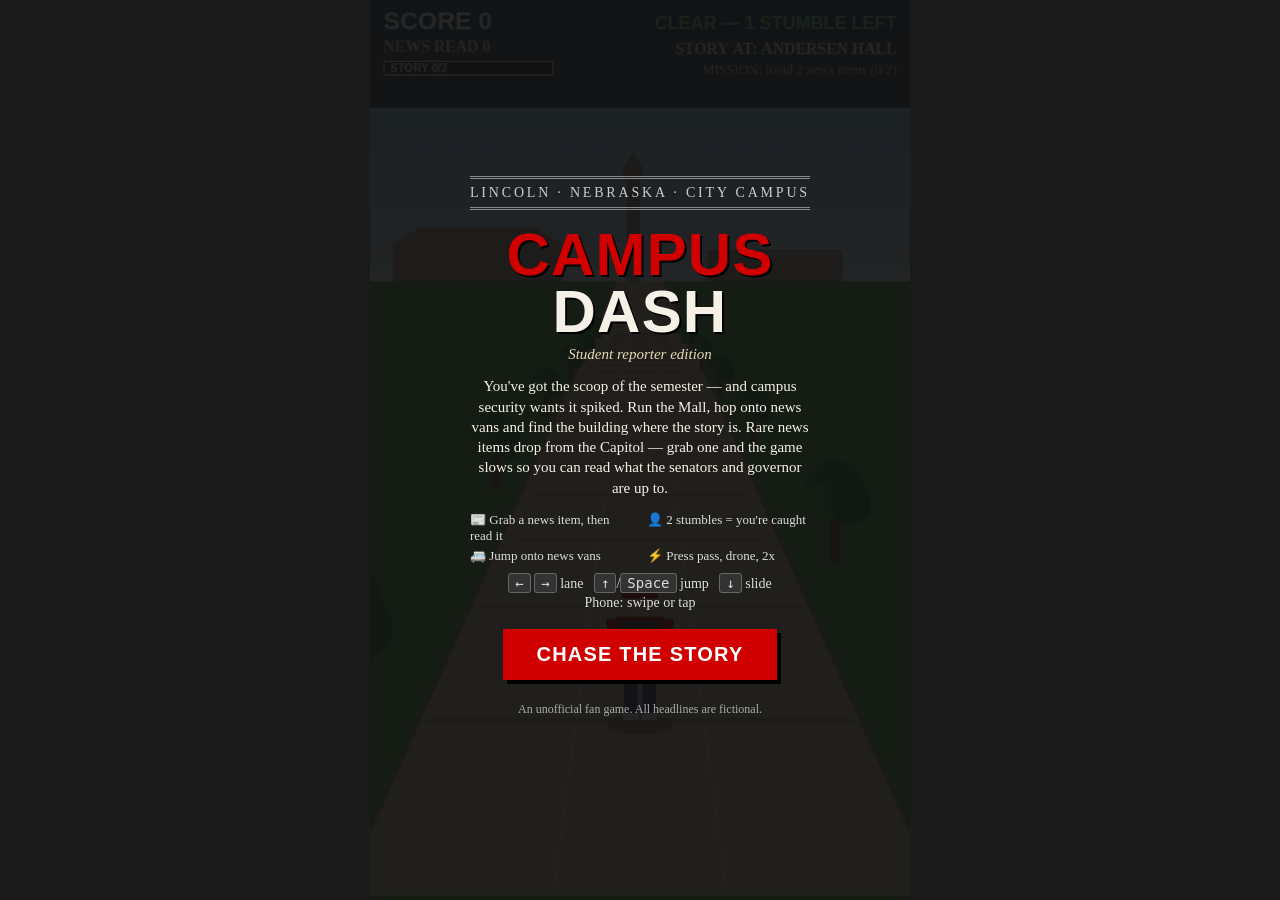
==== commit fd566479: "Campus Dash: news a little more often Co-Authored-By: Claude Sonnet 5.5 <noreply@anthropic.com> Clau" ====
--- a/campus-dash/index.html
+++ b/campus-dash/index.html
@@ -278,7 +278,7 @@
   if (G.card) {
     G.card.t -= dt;
     $("cardBar").style.width = Math.max(0, G.card.t / CARD_T * 100) + "%";
-    if (G.card.t <= 0) { hideCard(); G.newsCool = 5; }
+    if (G.card.t <= 0) { hideCard(); G.newsCool = 1; }
   } else G.newsCool -= dt;
   const sdt = dt * (G.slow > 0 ? 0.45 : 1) * (G.card ? 0.5 : 1);
   G.t += dt;
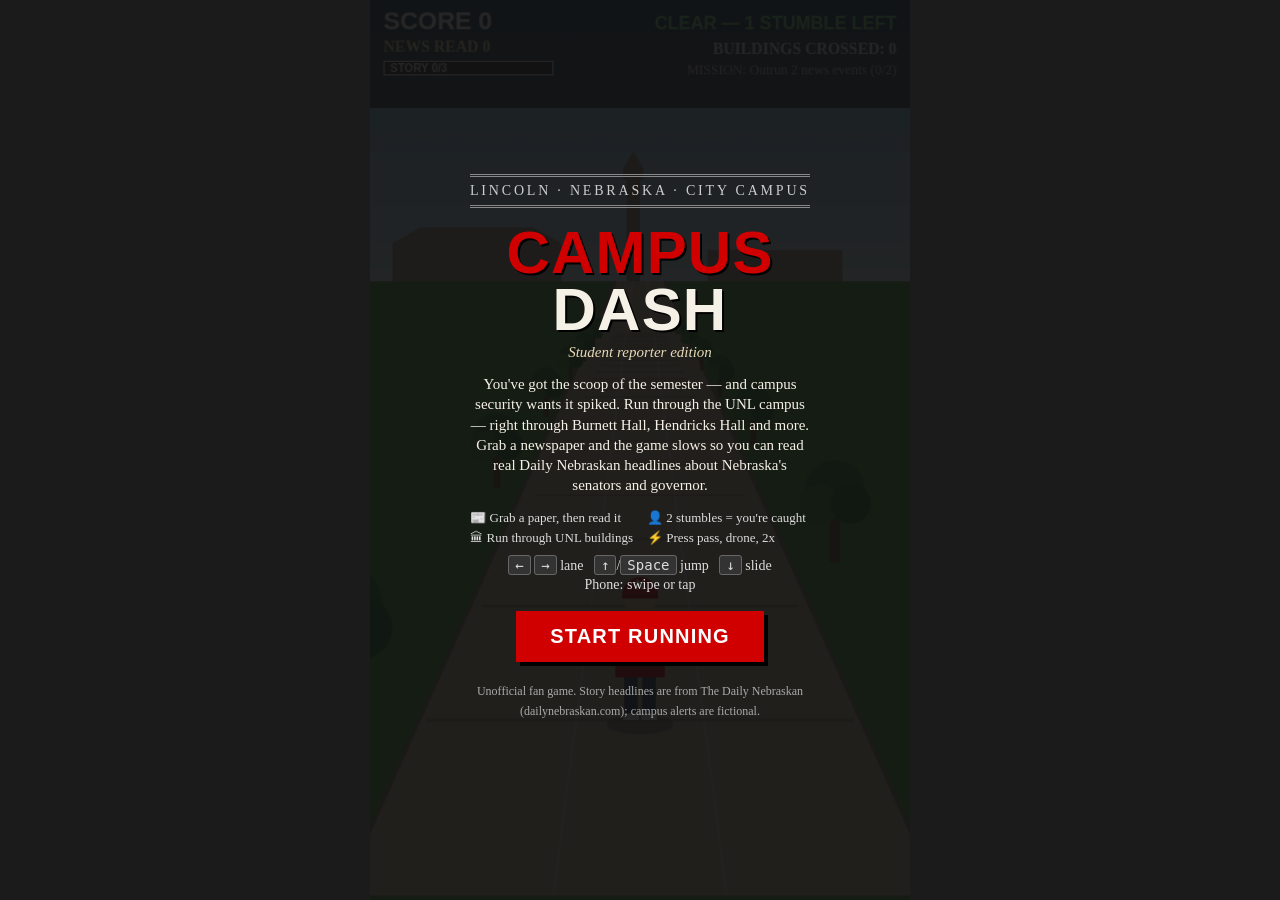
==== commit d1edc871: "Campus Dash: Daily Nebraskan headlines, readable news card, UNL building archways, no direction sign" ====
--- a/campus-dash/index.html
+++ b/campus-dash/index.html
@@ -27,12 +27,14 @@
   #news.show { transform:none; opacity:1; }
   #news b { background:var(--red); color:#fff; font:700 12px "Arial Black",Arial,sans-serif; padding:8px; letter-spacing:.06em; display:flex; align-items:center; }
   #news span { padding:7px 10px; font-weight:bold; }
-  #card { position:absolute; left:14px; right:14px; top:160px; background:var(--paper); color:var(--ink); border:2px solid #000; border-left:8px solid var(--red); box-shadow:4px 4px 0 rgba(0,0,0,.55); padding:10px 12px 14px; transform:translateY(-14px); opacity:0; pointer-events:none; transition:transform .25s, opacity .25s; overflow:hidden; }
-  #card.show { transform:none; opacity:.97; }
-  #card .tag2 { font:700 11px "Arial Black",Arial,sans-serif; letter-spacing:.12em; color:var(--red); text-transform:uppercase; }
-  #card h4 { font:700 21px Impact,"Arial Black",sans-serif; line-height:1.05; margin:4px 0 6px; text-transform:uppercase; }
-  #card p { margin:0; font-size:14px; line-height:1.35; max-width:none; }
-  #card .bar { position:absolute; left:0; bottom:0; height:5px; background:var(--red); width:100%; }
+  #card { position:absolute; left:10px; right:10px; top:100px; background:#fffdf6; color:#111; border:1px solid #000; box-shadow:0 0 0 3px #fffdf6, 0 0 0 5px var(--red), 6px 8px 0 rgba(0,0,0,.45); padding:8px 14px 16px; transform:translateY(-16px) scale(.97); opacity:0; pointer-events:none; transition:transform .25s, opacity .25s; overflow:hidden; text-align:left; }
+  #card.show { transform:none; opacity:1; }
+  #card .dn { display:flex; justify-content:space-between; align-items:baseline; border-bottom:2px solid #111; padding-bottom:4px; margin-bottom:8px; }
+  #card .dn b { font:italic 700 19px "Old English Text MT","UnifrakturCook",Georgia,serif; color:var(--red); letter-spacing:.01em; }
+  #card .tag2 { font:700 11px "Arial Black",Arial,sans-serif; letter-spacing:.12em; color:#fff; background:#111; padding:3px 7px; text-transform:uppercase; }
+  #card h4 { font:700 22px/1.12 Georgia,"Times New Roman",serif; margin:0 0 7px; }
+  #card p { margin:0; font:16px/1.42 Georgia,"Times New Roman",serif; max-width:none; color:#222; }
+  #card .bar { position:absolute; left:0; bottom:0; height:6px; background:var(--red); width:100%; }
   #flash { position:absolute; left:0; right:0; top:30%; background:var(--red); color:#fff; text-align:center; padding:14px 18px; font:700 26px Impact,"Arial Black",sans-serif; letter-spacing:.05em; transform:scaleY(0); transition:transform .18s; box-shadow:0 6px 0 rgba(0,0,0,.5); pointer-events:none; }
   #flash.show { transform:scaleY(1); }
   #flash small { display:block; color:#ffd9d9; font:italic 16px Georgia,serif; margin-top:6px; letter-spacing:0; }
@@ -41,31 +43,32 @@
   .front h2 { font:700 27px Impact,"Arial Black",sans-serif; line-height:1; margin:6px 0 8px; text-transform:uppercase; }
   .front p { font-size:14px; max-width:none; }
   .front h3 { font:700 13px "Arial Black",Arial,sans-serif; margin:10px 0 2px; text-transform:uppercase; color:var(--red); }
+  .front a { color:var(--red); font-size:12px; }
   .front ul { margin:2px 0 0; padding-left:18px; font-size:13px; }
 </style>
 </head>
 <body>
 <div id="wrap">
   <canvas id="c" width="480" height="800"></canvas>
-  <div id="news"><b>BREAKING</b><span id="newsText"></span></div>
-  <div id="card"><div class="tag2" id="cardTag"></div><h4 id="cardHead"></h4><p id="cardBody"></p><div class="bar" id="cardBar"></div></div>
-  <div id="flash">BREAKING NEWS<small id="flashText"></small></div>
+  <div id="news"><b>ON CAMPUS</b><span id="newsText"></span></div>
+  <div id="card"><div class="dn"><b>The Daily Nebraskan</b><span class="tag2" id="cardTag"></span></div><h4 id="cardHead"></h4><p id="cardBody"></p><div class="bar" id="cardBar"></div></div>
+  <div id="flash">CAMPUS ALERT<small id="flashText"></small></div>
 
   <div id="menu" class="overlay">
     <div class="mast">Lincoln &middot; Nebraska &middot; City Campus</div>
     <h1>CAMPUS<br><span>DASH</span></h1>
     <p class="tag">Student reporter edition</p>
-    <p>You've got the scoop of the semester &mdash; and campus security wants it spiked. Run the Mall, hop onto news vans and find the building where the story is. Rare news items drop from the Capitol &mdash; grab one and the game slows so you can read what the senators and governor are up to.</p>
+    <p>You've got the scoop of the semester &mdash; and campus security wants it spiked. Run through the UNL campus &mdash; right through Burnett Hall, Hendricks Hall and more. Grab a newspaper and the game slows so you can read real Daily Nebraskan headlines about Nebraska's senators and governor.</p>
     <div class="legend">
-      <div>&#128240; Grab a news item, then read it</div>
+      <div>&#128240; Grab a paper, then read it</div>
       <div>&#128100; 2 stumbles = you're caught</div>
-      <div>&#128656; Jump onto news vans</div>
+      <div>&#127963; Run through UNL buildings</div>
       <div>&#9889; Press pass, drone, 2x</div>
     </div>
     <p class="keys"><kbd>&larr;</kbd> <kbd>&rarr;</kbd> lane &nbsp; <kbd>&uarr;</kbd>/<kbd>Space</kbd> jump &nbsp; <kbd>&darr;</kbd> slide<br>Phone: swipe or tap</p>
-    <button id="startBtn">Chase the story</button>
+    <button id="startBtn">Start running</button>
     <p><small id="best"></small></p>
-    <p><small>An unofficial fan game. All headlines are fictional.</small></p>
+    <p><small>Unofficial fan game. Story headlines are from The Daily Nebraskan (dailynebraskan.com); campus alerts are fictional.</small></p>
   </div>
 
   <div id="over" class="overlay hidden">
@@ -89,13 +92,13 @@
 const rnd = (a, b) => a + Math.random() * (b - a);
 const pick = a => a[Math.floor(Math.random() * a.length)];
 
-const DEST = ["Love Library","Nebraska Union","Memorial Stadium","Andersen Hall","Hamilton Hall","Sheldon Art","Selleck Quad","Westbrook Music","Mueller Tower","Morrill Hall"];
+const DEST = ["Burnett Hall","Hendricks Hall","Love Library","Nebraska Union","Andersen Hall","Oldfather Hall","Morrill Hall","Architecture Hall","Sheldon Museum of Art","Westbrook Music Building","Teachers College Hall","Avery Hall","Memorial Stadium","Mueller Tower"];
 const NEWS = [
   {mode:"suv",    head:"Governor's motorcade rolling through campus", sub:"Lanes are closed. Watch for black SUVs!"},
   {mode:"crowd",  head:"State senators hold hearing at the Union", sub:"Crowds are spilling onto the Mall."},
   {mode:"calm",   head:"Legislature passes tuition freeze", sub:"Smooth sailing — the paths are clearer."},
   {mode:"press",  head:"Senator calls press conference on the Mall", sub:"Reporters swarm the paths. Dodge the crowd!"},
-  {mode:"detour", head:"Governor cuts ribbon on new building", sub:"Paths rerouted — a fork is coming, read the signs!"},
+  {mode:"calm",   head:"Governor cuts ribbon on new campus building", sub:"The ceremony clears the paths."},
   {mode:"crowd",  head:"Senators and governor clash over NU budget", sub:"Aides and protesters block the paths."},
 ];
 const STORIES = [
@@ -108,27 +111,25 @@
 ];
 const MISSIONS = [
   {k:"coins",   goal:2,  d:"Read 2 news items"},
-  {k:"reached", goal:2,  d:"Find 2 buildings"},
+  {k:"reached", goal:2,  d:"Run through 2 buildings"},
   {k:"events",  goal:2,  d:"Outrun 2 news events"},
   {k:"stories", goal:1,  d:"File a story"},
   {k:"vanTops", goal:3,  d:"Run across 3 news vans"},
   {k:"pus",     goal:2,  d:"Grab 2 power-ups"},
 ];
+const DN = "https://www.dailynebraskan.com/";
 const ITEMS = [
-  {tag:"Senate",      head:"Senators advance bill to freeze in-state tuition", body:"A legislative committee voted 5-2 to hold tuition flat for two more years. Student groups packed the hearing room to watch."},
-  {tag:"Governor",    head:"Governor tours Innovation Campus", body:"The governor met student startups and promised to back more research jobs for Nebraska graduates."},
-  {tag:"Senate",      head:"Senator proposes free city bus rides for students", body:"A new bill would let students ride Lincoln buses free with a campus ID, paid for by a small state grant."},
-  {tag:"Governor",    head:"Governor signs rural nursing scholarship bill", body:"The law funds tuition for nursing students who agree to work in small Nebraska towns after graduating."},
-  {tag:"Legislature", head:"Unicameral hearing draws UNL student testifiers", body:"Dozens of students told the 49 senators how textbook costs and housing prices affect their grades."},
-  {tag:"Governor",    head:"Governor's budget keeps NU funding flat", body:"The proposed budget leaves university funding unchanged, drawing mixed reactions from regents and faculty."},
-  {tag:"Senate",      head:"Senators question Memorial Stadium parking plan", body:"Lawmakers asked why game-day lots cost more every year and whether students should get a discount."},
-  {tag:"Governor",    head:"Governor proclaims Husker Volunteer Week", body:"Campus groups will fix trails, paint benches and collect food for Lincoln pantries across the week."},
-  {tag:"Senate",      head:"Committee backs cap on textbook costs", body:"Senators voted to require professors to post required-book prices before students register for classes."},
-  {tag:"Governor",    head:"Governor calls special session on property taxes", body:"Senators will return to the Capitol next month to debate tax relief for homeowners and farmers."},
-  {tag:"Legislature", head:"Lawmakers weigh money for campus bike lanes", body:"A budget amendment would pay for protected bike lanes linking City Campus and East Campus."},
-  {tag:"Senate",      head:"Senator wants longer library hours at finals", body:"A resolution urges state universities to keep main libraries open all night during finals week."},
-  {tag:"Governor",    head:"Governor praises campus drone research", body:"After watching a demo, the governor said Nebraska could lead the nation in farm-drone technology."},
-  {tag:"Senate",      head:"Senators vote to expand mental health services", body:"Funding would add counselors at state colleges so students can be seen within a week."},
+  {tag:"Senate",   head:"Nebraska lawmakers revive bill to ban academic tenure at public colleges", body:"Sen. Loren Lippincott's bill would prohibit tenure at Nebraska's public universities and colleges, including UNL.", url:DN+"news/nebraska-lawmakers-revive-bill-to-ban-academic-tenure-at-public-colleges/article_dda5c776-e9a9-11ef-8b95-63c249da9b13.html"},
+  {tag:"Senate",   head:"Nebraska's proposal to ban tenure, DEI faces resistance", body:"NU officials, UNL faculty and students testified against the bills at a Legislature hearing.", url:DN+"news/nu-officials-unl-faculty-students-testify-against-anti-tenure-dei-bills/article_df530a7c-d4e0-4674-b891-9d0b96211035.html"},
+  {tag:"Senate",   head:"LB 1330 leads to reflection from NU leaders, students", body:"Sen. Dave Murman's bill would bar public colleges from spending on or requiring DEI training.", url:DN+"news/nu-leaders-students-reflect-on-anti-dei-bill-ahead-of-tuesday-debate/article_763bdf1a-c936-11ee-9716-a3cdabff9241.html"},
+  {tag:"Senate",   head:"Ban of tenure, DEI trainings cause ASUN, NU to testify", body:"UNL's student government and NU leaders prepare to testify before senators on the proposals.", url:DN+"news/asun-nu-testify-tenure-dei/article_381e50fc-c6dc-11ee-922e-83f96c28049c.html"},
+  {tag:"Senate",   head:"Will Nebraskans have permanent daylight saving time?", body:"A bill backed by Sen. Danielle Conrad, whose district includes UNL, would put the state on year-round daylight saving time.", url:DN+"news/will-nebraskans-keep-switching-their-clocks/article_fa43e176-84ea-11ee-8fe7-83f510dad221.html"},
+  {tag:"Senate",   head:"ASUN to lobby Nebraska lawmakers to allow UNL to stock epinephrine", body:"UNL's student government asks lawmakers to let the university keep epinephrine on campus.", url:DN+"news/asun-to-lobby-nebraska-lawmakers-to-allow-unl-to-stock-epinephrine/article_73f500c3-afd1-41dd-8fdb-be423397ac65.html"},
+  {tag:"Governor", head:"UNL faces $13.9 million in reductions as Gov. Pillen makes cuts statewide", body:"The governor ordered state agencies to trim spending 5% as Nebraska works through a projected deficit.", url:DN+"news/unl-faces-13-9-million-in-reductions-as-gov-pillen-makes-cuts-statewide/article_2ddefc22-794a-4eae-8467-c494140934a5.html"},
+  {tag:"Governor", head:"New scholarship from UNL, Pillen to combat 'brain drain'", body:"The Presidential Scholarship covers full cost of attendance plus a $5,000 yearly stipend for students with perfect ACT scores.", url:DN+"news/pillen-nu-officials-presidential-scholarship/article_99d33756-c47d-11ee-b3e6-3f333b5fb57f.html"},
+  {tag:"Governor", head:"Pillen highlights legislative priorities in State of the State address", body:"The governor lays out what he wants senators to take up this session.", url:DN+"news/pillen-highlights-legislative-priorities-in-state-of-the-state-address/article_dd5e0d8e-d386-11ef-9061-ab65ffe013fd.html"},
+  {tag:"Governor", head:"Gov. Jim Pillen to speak at Turning Point USA event", body:"The governor is scheduled to speak to UNL students and the public at an event hosted by the student group.", url:DN+"news/gov-jim-pillen-to-speak-to-unl-students-at-turning-point-usa-event/article_efe260b1-1a00-4e40-9503-a293a7c93e8f.html"},
+  {tag:"Budget",   head:"NU leaders testify for budget increase amid proposed federal, state cuts", body:"University leaders make their case to state lawmakers as cuts loom from Washington and Lincoln.", url:DN+"news/nu-leaders-testify-for-budget-increase-amid-proposed-federal-state-cuts/article_fa374610-f496-11ef-b10f-c7856792802c.html"},
 ];
 const PU = { mag:{name:"PRESS PASS", c:"#d00000", t:9}, drone:{name:"DRONE", c:"#2a6fdb", t:6}, mult:{name:"2x SCORE", c:"#2ea043", t:12} };
 const KINDS = { bike:"low", newsbox:"low", cones:"low", banner:"high", scaffold:"wall", suv:"wall", crowd:"wall" };
@@ -147,8 +148,8 @@
   G = {
     t:0, dist:0, speed:26, score:0, coins:0, reached:0, events:0, stories:0, vanTops:0, pus:0,
     p:{ lane:0, target:0, y:0, vy:0, sup:0, slide:0, inv:0, run:0, fly:0, mag:0, mult:0 },
-    ents:[], scen:[], gate:null, gateTimer:5,
-    target:pick(DEST), rowGap:8, scenGap:0, bldGap:0,
+    ents:[], scen:[], archTimer:6, archPool:[],
+    rowGap:8, scenGap:0, bldGap:0,
     ev:null, evTimer:18, slow:0, toast:null, shake:0, log:[], yarns:[], coinMul:1,
     chase:0, chaseV:0, story:0, storyNeed:3, mission:null,
     newsCool:0, card:null, read:[], pool:[],
@@ -184,7 +185,7 @@
   reset(); state = "play";
   $("menu").classList.add("hidden"); $("over").classList.add("hidden");
   $("news").classList.remove("show"); $("flash").classList.remove("show"); hideCard();
-  toast("Story's at " + G.target + "!", 3);
+  toast("Run! Grab the newspapers", 3);
 }
 
 // ---------- spawning ----------
@@ -199,13 +200,13 @@
     blocked.forEach(l => ent("suv", l, D0));
   } else if (mode === "crowd" || mode === "press") {
     blocked.forEach(l => Math.random() < .85 && ent("crowd", l, D0, {press: mode === "press"}));
-  } else if (Math.random() < 0.1 && G.t > 10) {
+  } else if (Math.random() < 0.05 && G.t > 15) {
     vanRow = true;
     blocked.sort(() => Math.random() - .5).slice(0, Math.random() < .5 ? 1 : 2).forEach(l => {
       ent("van", l, D0, {len:14});
     });
   } else {
-    const n = G.t > 70 && Math.random() < .12 ? 2 : 1;
+    const n = 1;
     blocked.sort(() => Math.random() - .5).slice(0, n).forEach(l => {
       const r = Math.random();
       ent(r < .2 ? "bike" : r < .4 ? "newsbox" : r < .55 ? "cones" : r < .8 ? "banner" : "scaffold", l, D0, {txt:pick(["GO BIG RED","ON AIR","BREAKING"])});
@@ -219,12 +220,6 @@
   if (!flying && Math.random() < 0.13) ent("pu", free, D0 + 16, {type:pick(["mag", "drone", "mult"])});
 }
 
-function spawnGate() {
-  const ids = DEST.filter(n => n !== G.target).sort(() => Math.random() - .5);
-  const correct = Math.floor(rnd(-1, 2)), labels = {};
-  [-1, 0, 1].forEach(l => labels[l] = l === correct ? G.target : ids.pop());
-  G.gate = {d:D0, correct, labels, done:false};
-}
 
 function startNews(n) {
   G.ev = {mode:n.mode, t:9, head:n.head};
@@ -234,20 +229,19 @@
   $("flashText").textContent = n.head + " — " + n.sub;
   $("news").classList.add("show"); $("flash").classList.add("show");
   setTimeout(() => $("flash").classList.remove("show"), 2600);
-  if (n.mode === "detour") G.gateTimer = Math.min(G.gateTimer, 1.5);
 }
 
 function toast(msg, secs, bad) { G.toast = {msg, t:secs, bad}; }
 
 const CARD_T = 10;
 function showCard(n) {
-  $("cardTag").textContent = n.tag + " news";
+  $("cardTag").textContent = n.tag;
   $("cardHead").textContent = n.head;
   $("cardBody").textContent = n.body;
-  $("card").classList.add("show");
+  $("card").classList.add("show"); $("news").style.visibility = "hidden";
   G.card = {t:CARD_T};
 }
-function hideCard() { $("card").classList.remove("show"); G.card = null; }
+function hideCard() { $("card").classList.remove("show"); $("news").style.visibility = ""; G.card = null; }
 
 function onNews() {
   const p = G.p;
@@ -280,7 +274,7 @@
     $("cardBar").style.width = Math.max(0, G.card.t / CARD_T * 100) + "%";
     if (G.card.t <= 0) { hideCard(); G.newsCool = 1; }
   } else G.newsCool -= dt;
-  const sdt = dt * (G.slow > 0 ? 0.45 : 1) * (G.card ? 0.5 : 1);
+  const sdt = dt * (G.slow > 0 ? 0.45 : 1) * (G.card ? 0.35 : 1);
   G.t += dt;
   G.speed = Math.min(52, 26 + G.t * 0.45);
   const mv = G.speed * sdt;
@@ -302,7 +296,6 @@
 
   // world scroll
   [...G.ents, ...G.scen].forEach(o => o.d -= mv);
-  if (G.gate) G.gate.d -= mv;
 
   // vans: support + crash
   let sup = 0;
@@ -330,36 +323,27 @@
   if (G.ev) {
     G.ev.t -= dt;
     if (G.ev.t <= 0) { G.ev = null; G.coinMul = 1; G.events++; $("news").classList.remove("show"); }
-  } else { G.evTimer -= dt; if (G.evTimer <= 0 && !G.gate && !G.card) { G.evTimer = rnd(34, 42); startNews(pick(NEWS)); } }
+  } else { G.evTimer -= dt; if (G.evTimer <= 0 && !G.card) { G.evTimer = rnd(34, 42); startNews(pick(NEWS)); } }
 
   // rows
-  const gateBusy = G.gate && !G.gate.done;
   G.rowGap -= mv;
-  if (G.rowGap <= 0 && !gateBusy) {
+  if (G.rowGap <= 0) {
     spawnRow(G.ev ? G.ev.mode : "");
-    G.rowGap = G.ev && G.ev.mode === "calm" ? rnd(50, 60) : G.ev && (G.ev.mode === "suv" || G.ev.mode === "crowd") ? rnd(32, 38) : rnd(40, 50) - Math.min(4, G.t / 40);
-  }
-
-  // gates
-  if (!G.gate) { G.gateTimer -= dt; if (G.gateTimer <= 0) spawnGate(); }
-  else if (!G.gate.done && G.gate.d <= 0) {
-    G.gate.done = true;
-    const lane = Math.round(p.lane);
-    if (lane === G.gate.correct) {
-      G.reached++; G.score += 200;
-      toast("Found " + G.target + "! +200", 2.4);
-      const was = G.target;
-      do { G.target = pick(DEST); } while (G.target === was);
-      const tg = G.target;
-      setTimeout(() => state === "play" && G.target === tg && toast("Next lead: " + tg, 2.6), 1500);
-    } else {
-      toast("Wrong way! That's " + G.gate.labels[lane], 2.6, true);
-      hurt("Wrong way! That's " + G.gate.labels[lane]);
-      if (state !== "play") return;
-    }
-    G.gateTimer = rnd(8, 11);
-  }
-  if (G.gate && G.gate.d < -8) G.gate = null;
+    G.rowGap = G.ev && G.ev.mode === "calm" ? rnd(50, 60) : G.ev && (G.ev.mode === "suv" || G.ev.mode === "crowd") ? rnd(46, 54) : rnd(55, 68) - Math.min(5, G.t / 40);
+  }
+
+  // campus buildings the path runs through
+  G.archTimer -= sdt;
+  if (G.archTimer <= 0) {
+    G.archTimer = rnd(11, 15);
+    if (!G.archPool.length) G.archPool = DEST.slice().sort(() => Math.random() - .5);
+    G.scen.push({kind:"arch", side:0, d:D0, name:G.archPool.pop()});
+    G.rowGap = Math.max(G.rowGap, 16);
+  }
+  for (const o of G.scen) if (o.kind === "arch" && !o.passed && o.d <= 0) {
+    o.passed = true; G.reached++; G.score += 150;
+    toast("Through " + o.name + "! +150", 2);
+  }
 
   // collisions & pickups
   for (const o of G.ents) {
@@ -412,10 +396,10 @@
   $("overHead").textContent = G.stories >= 2 ? "Reporter caught, but scoops already published"
     : G.stories === 1 ? "Student reporter caught after filing story"
     : "Student reporter caught empty-handed";
-  $("overBody").innerHTML = "Score <b>" + sc + "</b> &middot; " + G.stories + " stor" + (G.stories === 1 ? "y" : "ies") + " filed &middot; " + G.reached + " building" + (G.reached === 1 ? "" : "s") + " found &middot; " + G.coins + " news item" + (G.coins === 1 ? "" : "s") + " read" + (isBest && sc > 0 ? " &middot; <b>new best!</b>" : "");
+  $("overBody").innerHTML = "Score <b>" + sc + "</b> &middot; " + G.stories + " stor" + (G.stories === 1 ? "y" : "ies") + " filed &middot; " + G.reached + " building" + (G.reached === 1 ? "" : "s") + " crossed &middot; " + G.coins + " news item" + (G.coins === 1 ? "" : "s") + " read" + (isBest && sc > 0 ? " &middot; <b>new best!</b>" : "");
   const list = a => "<ul>" + a.map(h => "<li>" + h + "</li>").join("") + "</ul>";
   $("overStories").innerHTML = G.yarns.length ? "<h3>Your stories</h3>" + list(G.yarns) : "";
-  $("overNews").innerHTML = (G.read.length ? "<h3>News you read</h3>" + list(G.read.map(n => "<b>" + n.head + "</b> &mdash; " + n.body)) : "") + (G.log.length ? "<h3>Breaking on your run</h3>" + list(G.log) : "");
+  $("overNews").innerHTML = (G.read.length ? "<h3>Daily Nebraskan stories you read</h3>" + list(G.read.map(n => "<b>" + n.head + "</b> &mdash; " + n.body + ' <a href="' + n.url + '" target="_blank" rel="noopener">Read on dailynebraskan.com</a>')) : "") + (G.log.length ? "<h3>Campus alerts on your run</h3>" + list(G.log) : "");
   $("news").classList.remove("show"); $("flash").classList.remove("show"); hideCard();
   setTimeout(() => state === "over" && $("over").classList.remove("hidden"), 600);
 }
@@ -457,6 +441,7 @@
 }
 
 function drawScen(o) {
+  if (o.kind === "arch") return drawArch(o);
   const {s, y} = proj(o.d), x = CX + o.side * (o.kind === "bld" ? 330 : o.kind === "lamp" ? 215 : 270) * s;
   at(x, y, s, () => {
     if (o.kind === "tree") { R(-7, -70, 14, 70, "#6b4a2b"); C(0, -100, 42, "#2f7d2f"); C(-22, -80, 28, "#3b8f38"); C(22, -82, 28, "#2b7229"); }
@@ -515,19 +500,21 @@
   });
 }
 
-function drawGate(g) {
-  const {s, y} = proj(g.d);
+function drawArch(o) {
+  const {s, y} = proj(o.d);
   at(CX, y, s, () => {
-    R(-2 * LW + 4, -220, 8, 220, "#444"); R(2 * LW - 8, -220, 8, 220, "#444");
-    R(-2 * LW + 4, -230, 4 * LW - 4, 12, "#222");
-    [-1, 0, 1].forEach(l => {
-      const good = g.done && l === g.correct;
-      R(l * LW - 50, -205, 100, 62, good ? "#2ea043" : "#0b5a2e");
-      ctx.strokeStyle = "#fff"; ctx.lineWidth = 3; ctx.strokeRect(l * LW - 47, -202, 94, 56);
-      let name = g.labels[l], fs = 18; ctx.font = "bold " + fs + "px Arial"; ctx.textAlign = "center"; ctx.fillStyle = "#fff";
-      while (ctx.measureText(name).width > 86 && fs > 9) ctx.font = "bold " + (--fs) + "px Arial";
-      ctx.fillText(name, l * LW, -168); ctx.fillText("▲", l * LW, -152);
-    });
+    ctx.beginPath(); ctx.rect(-440, -360, 880, 360);
+    ctx.moveTo(-185, 0); ctx.lineTo(-185, -130); ctx.arc(0, -130, 185, Math.PI, 0); ctx.lineTo(185, 0); ctx.closePath();
+    ctx.fillStyle = "#a23d31"; ctx.fill("evenodd");
+    R(-440, -360, 880, 14, "#e8dcc4"); R(-440, -14, 255, 14, "#d8cbb0"); R(185, -14, 255, 14, "#d8cbb0");
+    ctx.strokeStyle = "#e8dcc4"; ctx.lineWidth = 14; ctx.beginPath(); ctx.moveTo(-185, 0); ctx.lineTo(-185, -130); ctx.arc(0, -130, 185, Math.PI, 0); ctx.lineTo(185, 0); ctx.stroke();
+    for (const sd of [-1, 1]) for (let r = 0; r < 4; r++) for (let c = 0; c < 4; c++) {
+      const wx = sd * (225 + c * 52) - 13; R(wx, -300 + r * 64, 26, 40, "#f2d98a"); R(wx, -300 + r * 64, 26, 4, "#b89a4a");
+    }
+    R(-150, -352, 300, 34, "#1b1b1b"); R(-150, -352, 300, 3, "#d00000");
+    ctx.fillStyle = "#fff"; ctx.textAlign = "center"; let fs = 22; ctx.font = "bold " + fs + "px Georgia";
+    while (ctx.measureText(o.name.toUpperCase()).width > 280 && fs > 11) ctx.font = "bold " + (--fs) + "px Georgia";
+    ctx.fillText(o.name.toUpperCase(), 0, -329);
   });
 }
 
@@ -587,7 +574,7 @@
   ctx.textAlign = "right";
   if (G.chase > 0) { ctx.fillStyle = Math.floor(G.t * 6) % 2 ? "#ff5a5a" : "#fff"; ctx.font = "bold 18px Impact, Arial"; ctx.fillText("⚠ SECURITY ON YOU! " + Math.ceil(G.chase) + "s", W - 12, 26); }
   else { ctx.fillStyle = "#7fe08a"; ctx.font = "bold 16px Impact, Arial"; ctx.fillText("CLEAR — 1 STUMBLE LEFT", W - 12, 26); }
-  ctx.fillStyle = "#fff"; ctx.font = "bold 14px Georgia"; ctx.fillText("STORY AT: " + G.target.toUpperCase(), W - 12, 48);
+  ctx.fillStyle = "#fff"; ctx.font = "bold 14px Georgia"; ctx.fillText("BUILDINGS CROSSED: " + G.reached, W - 12, 48);
   ctx.fillStyle = "#ffd9d9"; ctx.font = "12px Georgia";
   ctx.fillText("MISSION: " + m.d + " (" + Math.min(m.goal, G[m.k] - m.base) + "/" + m.goal + ")", W - 12, 66);
   // active power-ups
@@ -599,7 +586,9 @@
     R(px, 74, w, 16, PU[k].c); ctx.fillStyle = "#fff"; ctx.fillText(label, px + 7, 86); px += w + 6;
   });
   if (G.toast) {
-    ctx.globalAlpha = Math.min(1, G.toast.t * 2); ctx.textAlign = "center"; ctx.font = "bold 28px Impact, Arial";
+    ctx.globalAlpha = Math.min(1, G.toast.t * 2); ctx.textAlign = "center";
+    let tf = 28; ctx.font = "bold " + tf + "px Impact, Arial";
+    while (ctx.measureText(G.toast.msg).width > 400 && tf > 14) ctx.font = "bold " + (--tf) + "px Impact, Arial";
     const w = ctx.measureText(G.toast.msg).width + 30;
     R(CX - w / 2, 440, w, 44, G.toast.bad ? "#d00000" : "#0b5a2e");
     ctx.fillStyle = "#fff"; ctx.fillText(G.toast.msg, CX, 472); ctx.globalAlpha = 1;
@@ -614,13 +603,12 @@
   if (G) {
     const key = o => o.d + (o.len || 0);
     const list = [...G.scen.map(o => ({o, t:"s"})), ...G.ents.map(o => ({o, t:"e"}))];
-    if (G.gate) list.push({o:G.gate, t:"g"});
     list.sort((a, b) => key(b.o) - key(a.o));
     let drawn = false;
     for (const it of list) {
       if (!drawn && key(it.o) <= 0) { drawPlayer(); drawn = true; }
       if (key(it.o) < -5) continue;
-      it.t === "s" ? drawScen(it.o) : it.t === "e" ? drawEnt(it.o) : drawGate(it.o);
+      it.t === "s" ? drawScen(it.o) : drawEnt(it.o);
     }
     if (!drawn) drawPlayer();
     drawChaser();
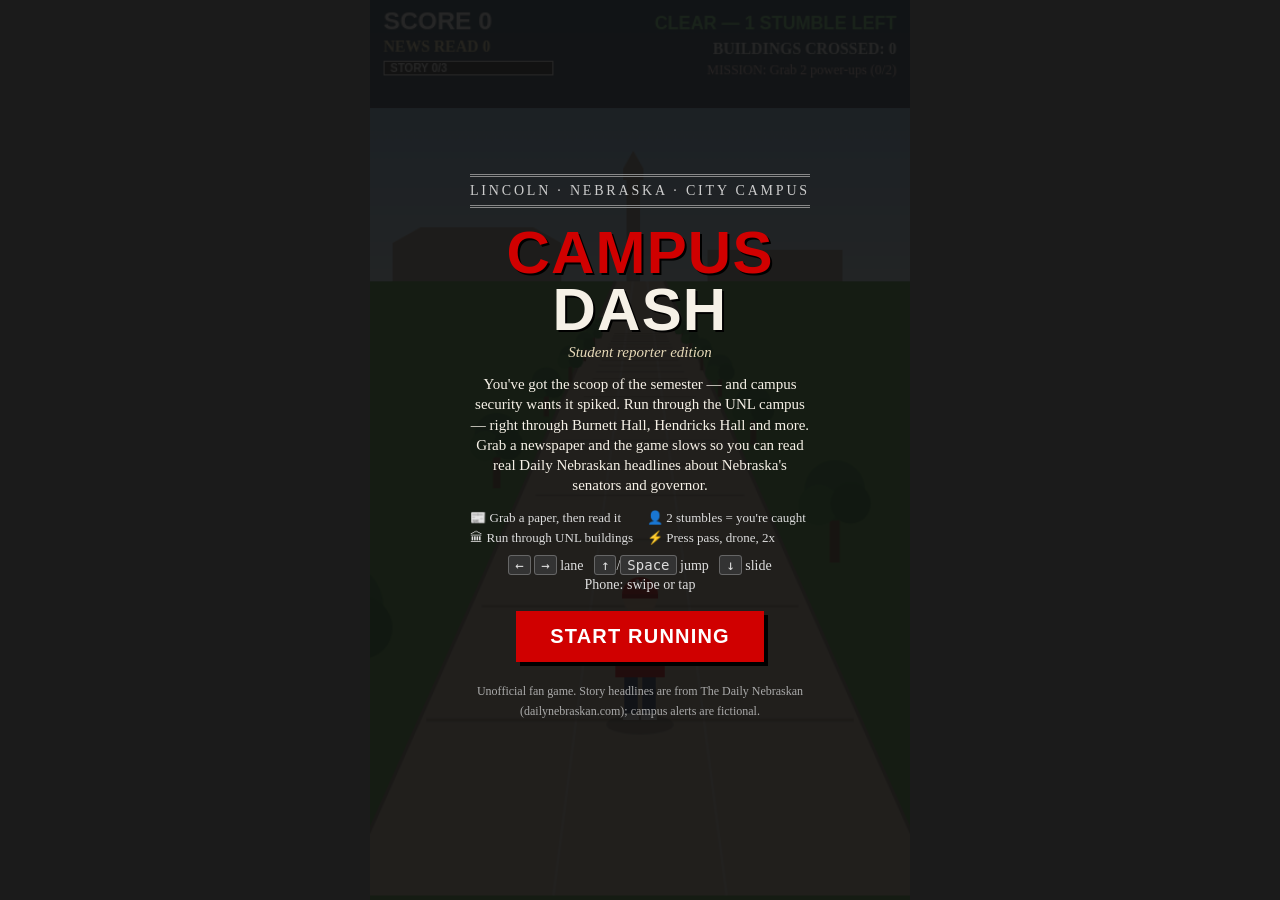
==== commit 4fc0f646: "Campus Dash: no slowdown while reading, slightly more obstacles Co-Authored-By: Claude Sonnet 5.5 <n" ====
--- a/campus-dash/index.html
+++ b/campus-dash/index.html
@@ -200,13 +200,13 @@
     blocked.forEach(l => ent("suv", l, D0));
   } else if (mode === "crowd" || mode === "press") {
     blocked.forEach(l => Math.random() < .85 && ent("crowd", l, D0, {press: mode === "press"}));
-  } else if (Math.random() < 0.05 && G.t > 15) {
+  } else if (Math.random() < 0.08 && G.t > 15) {
     vanRow = true;
     blocked.sort(() => Math.random() - .5).slice(0, Math.random() < .5 ? 1 : 2).forEach(l => {
       ent("van", l, D0, {len:14});
     });
   } else {
-    const n = 1;
+    const n = G.t > 60 && Math.random() < .12 ? 2 : 1;
     blocked.sort(() => Math.random() - .5).slice(0, n).forEach(l => {
       const r = Math.random();
       ent(r < .2 ? "bike" : r < .4 ? "newsbox" : r < .55 ? "cones" : r < .8 ? "banner" : "scaffold", l, D0, {txt:pick(["GO BIG RED","ON AIR","BREAKING"])});
@@ -274,7 +274,7 @@
     $("cardBar").style.width = Math.max(0, G.card.t / CARD_T * 100) + "%";
     if (G.card.t <= 0) { hideCard(); G.newsCool = 1; }
   } else G.newsCool -= dt;
-  const sdt = dt * (G.slow > 0 ? 0.45 : 1) * (G.card ? 0.35 : 1);
+  const sdt = dt * (G.slow > 0 ? 0.45 : 1);
   G.t += dt;
   G.speed = Math.min(52, 26 + G.t * 0.45);
   const mv = G.speed * sdt;
@@ -329,7 +329,7 @@
   G.rowGap -= mv;
   if (G.rowGap <= 0) {
     spawnRow(G.ev ? G.ev.mode : "");
-    G.rowGap = G.ev && G.ev.mode === "calm" ? rnd(50, 60) : G.ev && (G.ev.mode === "suv" || G.ev.mode === "crowd") ? rnd(46, 54) : rnd(55, 68) - Math.min(5, G.t / 40);
+    G.rowGap = G.ev && G.ev.mode === "calm" ? rnd(50, 60) : G.ev && (G.ev.mode === "suv" || G.ev.mode === "crowd") ? rnd(38, 44) : rnd(42, 52) - Math.min(5, G.t / 40);
   }
 
   // campus buildings the path runs through
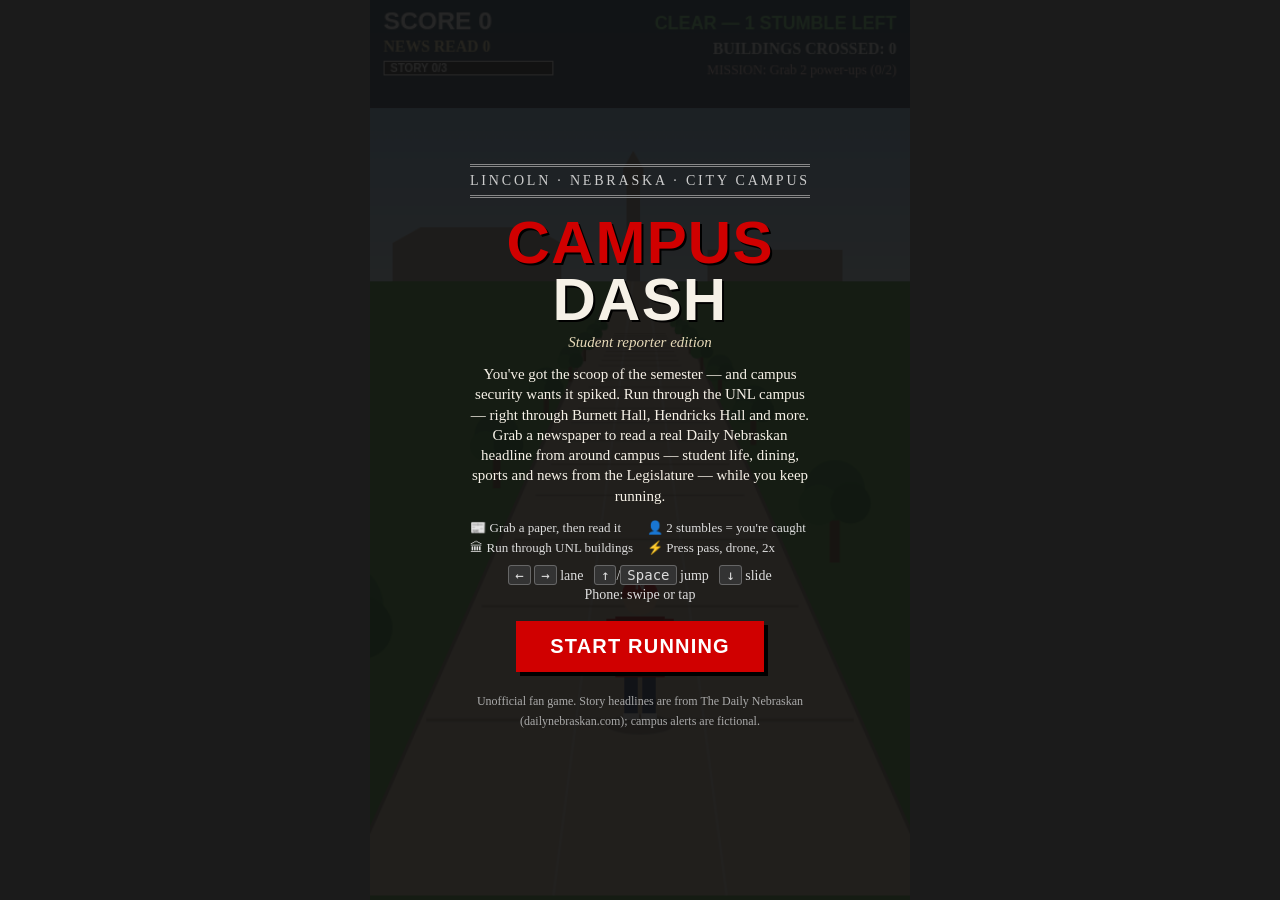
==== commit 997fd8f6: "Campus Dash: general Daily Nebraskan news (campus, dining, sports, budget, Legislature) Co-Authored-" ====
--- a/campus-dash/index.html
+++ b/campus-dash/index.html
@@ -58,7 +58,7 @@
     <div class="mast">Lincoln &middot; Nebraska &middot; City Campus</div>
     <h1>CAMPUS<br><span>DASH</span></h1>
     <p class="tag">Student reporter edition</p>
-    <p>You've got the scoop of the semester &mdash; and campus security wants it spiked. Run through the UNL campus &mdash; right through Burnett Hall, Hendricks Hall and more. Grab a newspaper and the game slows so you can read real Daily Nebraskan headlines about Nebraska's senators and governor.</p>
+    <p>You've got the scoop of the semester &mdash; and campus security wants it spiked. Run through the UNL campus &mdash; right through Burnett Hall, Hendricks Hall and more. Grab a newspaper to read a real Daily Nebraskan headline from around campus &mdash; student life, dining, sports and news from the Legislature &mdash; while you keep running.</p>
     <div class="legend">
       <div>&#128240; Grab a paper, then read it</div>
       <div>&#128100; 2 stumbles = you're caught</div>
@@ -119,17 +119,24 @@
 ];
 const DN = "https://www.dailynebraskan.com/";
 const ITEMS = [
-  {tag:"Senate",   head:"Nebraska lawmakers revive bill to ban academic tenure at public colleges", body:"Sen. Loren Lippincott's bill would prohibit tenure at Nebraska's public universities and colleges, including UNL.", url:DN+"news/nebraska-lawmakers-revive-bill-to-ban-academic-tenure-at-public-colleges/article_dda5c776-e9a9-11ef-8b95-63c249da9b13.html"},
-  {tag:"Senate",   head:"Nebraska's proposal to ban tenure, DEI faces resistance", body:"NU officials, UNL faculty and students testified against the bills at a Legislature hearing.", url:DN+"news/nu-officials-unl-faculty-students-testify-against-anti-tenure-dei-bills/article_df530a7c-d4e0-4674-b891-9d0b96211035.html"},
-  {tag:"Senate",   head:"LB 1330 leads to reflection from NU leaders, students", body:"Sen. Dave Murman's bill would bar public colleges from spending on or requiring DEI training.", url:DN+"news/nu-leaders-students-reflect-on-anti-dei-bill-ahead-of-tuesday-debate/article_763bdf1a-c936-11ee-9716-a3cdabff9241.html"},
-  {tag:"Senate",   head:"Ban of tenure, DEI trainings cause ASUN, NU to testify", body:"UNL's student government and NU leaders prepare to testify before senators on the proposals.", url:DN+"news/asun-nu-testify-tenure-dei/article_381e50fc-c6dc-11ee-922e-83f96c28049c.html"},
-  {tag:"Senate",   head:"Will Nebraskans have permanent daylight saving time?", body:"A bill backed by Sen. Danielle Conrad, whose district includes UNL, would put the state on year-round daylight saving time.", url:DN+"news/will-nebraskans-keep-switching-their-clocks/article_fa43e176-84ea-11ee-8fe7-83f510dad221.html"},
-  {tag:"Senate",   head:"ASUN to lobby Nebraska lawmakers to allow UNL to stock epinephrine", body:"UNL's student government asks lawmakers to let the university keep epinephrine on campus.", url:DN+"news/asun-to-lobby-nebraska-lawmakers-to-allow-unl-to-stock-epinephrine/article_73f500c3-afd1-41dd-8fdb-be423397ac65.html"},
+  {tag:"Campus", head:"UNL engineering students pave a fix for destroyed green space", body:"Students built a brick walkway shaped like the Nebraska \"N\" to replace a grass patch that cars kept destroying near Abel Hall.", url:DN+"news/campus/unl-engineering-students-pave-a-fix-for-destroyed-green-space/article_3a323474-fc72-45e8-8607-078f4b5a913a.html"},
+  {tag:"Campus", head:"UNL students react to staff, faculty accessing ChatGPT Edu", body:"Students are split on the university paying for ChatGPT Edu accounts for faculty and staff.", url:DN+"news/unl-students-react-to-university-paid-chatgpt-accounts-for-faculty-staff/article_56239427-97b2-4b6e-82a8-8fd024784852.html"},
+  {tag:"Student gov", head:"ASUN to meet with UNL admin over inflated Herbie's Market prices", body:"UNL's student government plans to meet with administrators about prices at Herbie's market.", url:DN+"news/asun-to-meet-with-unl-administrators-over-high-herbie-s-market-prices/article_b03a38bc-6f9b-4e90-ad9a-573ed749d050.html"},
+  {tag:"Dining", head:"Nebraska Union to introduce new restaurants in the fall", body:"The Union's food court is growing from three restaurants to five, and students will be able to use meal swipes there.", url:DN+"news/nebraska-union-to-introduce-two-new-restaurants-this-fall/article_eb21aefc-8f24-4455-a27d-314726bd3e4d.html"},
+  {tag:"Dining", head:"Best of UNL: Food finale from Herbie's Markets to dining halls", body:"The Daily Nebraskan wraps up its picks for the best food on campus, from Herbie's Markets to the dining halls.", url:DN+"culture/best-of-unl-food-finale-from-herbies-markets-to-dining-halls/article_946068c0-5a2c-4ec1-b0d5-bb47f6748b8d.html"},
+  {tag:"Campus", head:"UNL student finds her voice through Presentation Club", body:"A UNL student shares how joining Presentation Club helped her find her voice.", url:DN+"culture/campus/unl-student-finds-her-voice-through-presentation-club/article_a3a64fb9-12dc-4928-943f-e9b10e308ccc.html"},
+  {tag:"Campus", head:"Committed UNL students commute to UNO winter guard", body:"UNL students make the trip to Omaha to spin with UNO's winter guard.", url:DN+"news/for-the-love-of-the-spin-unl-students-commute-to-join-uno-winter-guard/article_56e4c4c4-646b-4e6b-a84f-704bdf8615c8.html"},
+  {tag:"Campus", head:"4 hidden study spots on UNL City Campus", body:"The Daily Nebraskan picks four lesser-known places to study on City Campus.", url:DN+"culture/hidden-study-spots-on-unl-city-campus/article_13dd0456-397c-11e9-83cd-77ff51cf56db.html"},
+  {tag:"Housing", head:"A guide to UNL residence halls", body:"The Daily Nebraskan's guide to living in UNL's residence halls.", url:DN+"news/a-guide-to-unl-residence-halls/article_02e073c4-7d4d-5e52-b8d8-1426870220eb.html"},
+  {tag:"Sports", head:"Top-10 gameday spots to cheer on Husker football", body:"The Daily Nebraskan's list of the best places to cheer on the Huskers on gameday.", url:DN+"sports/top-10-gameday-spots-to-cheer-on-husker-football/article_9172c98a-b874-11e7-8584-ffe36ba3750a.html"},
+  {tag:"Leadership", head:"University of Nebraska-Lincoln searches for new chancellor", body:"UNL is asking students, faculty and staff for input on who should lead the university next.", url:DN+"news/university-of-nebraska-seeks-student-faculty-input-on-next-unl-chancellor/article_2a9e07a4-29b5-4339-83a6-f9075ccd71c1.html"},
+  {tag:"Budget", head:"UNL eliminates 4 programs in $1.8 million budget cuts", body:"The Board of Regents voted to cut four UNL programs despite pleas from faculty and students.", url:DN+"news/administration/this-hurts-unl-eliminates-4-programs-despite-faculty-student-pleas/article_e0d11a61-0fcc-4e66-b364-d16e89bea336.html"},
+  {tag:"Budget", head:"UNL cuts ethnic studies, insect science majors, asks state for more funds", body:"The Board of Regents eliminated the two majors, citing declining enrollment.", url:DN+"news/unl-cuts-ethnic-studies-insect-science-majors-asks-state-for-more-funds/article_99ca99d6-6a5f-43b0-b0ec-da7b120c8fb4.html"},
+  {tag:"Senate", head:"Nebraska lawmakers revive bill to ban academic tenure at public colleges", body:"Sen. Loren Lippincott's bill would prohibit tenure at Nebraska's public universities and colleges, including UNL.", url:DN+"news/nebraska-lawmakers-revive-bill-to-ban-academic-tenure-at-public-colleges/article_dda5c776-e9a9-11ef-8b95-63c249da9b13.html"},
   {tag:"Governor", head:"UNL faces $13.9 million in reductions as Gov. Pillen makes cuts statewide", body:"The governor ordered state agencies to trim spending 5% as Nebraska works through a projected deficit.", url:DN+"news/unl-faces-13-9-million-in-reductions-as-gov-pillen-makes-cuts-statewide/article_2ddefc22-794a-4eae-8467-c494140934a5.html"},
   {tag:"Governor", head:"New scholarship from UNL, Pillen to combat 'brain drain'", body:"The Presidential Scholarship covers full cost of attendance plus a $5,000 yearly stipend for students with perfect ACT scores.", url:DN+"news/pillen-nu-officials-presidential-scholarship/article_99d33756-c47d-11ee-b3e6-3f333b5fb57f.html"},
   {tag:"Governor", head:"Pillen highlights legislative priorities in State of the State address", body:"The governor lays out what he wants senators to take up this session.", url:DN+"news/pillen-highlights-legislative-priorities-in-state-of-the-state-address/article_dd5e0d8e-d386-11ef-9061-ab65ffe013fd.html"},
-  {tag:"Governor", head:"Gov. Jim Pillen to speak at Turning Point USA event", body:"The governor is scheduled to speak to UNL students and the public at an event hosted by the student group.", url:DN+"news/gov-jim-pillen-to-speak-to-unl-students-at-turning-point-usa-event/article_efe260b1-1a00-4e40-9503-a293a7c93e8f.html"},
-  {tag:"Budget",   head:"NU leaders testify for budget increase amid proposed federal, state cuts", body:"University leaders make their case to state lawmakers as cuts loom from Washington and Lincoln.", url:DN+"news/nu-leaders-testify-for-budget-increase-amid-proposed-federal-state-cuts/article_fa374610-f496-11ef-b10f-c7856792802c.html"},
+  {tag:"Budget", head:"NU leaders testify for budget increase amid proposed federal, state cuts", body:"University leaders make their case to state lawmakers as cuts loom from Washington and Lincoln.", url:DN+"news/nu-leaders-testify-for-budget-increase-amid-proposed-federal-state-cuts/article_fa374610-f496-11ef-b10f-c7856792802c.html"},
 ];
 const PU = { mag:{name:"PRESS PASS", c:"#d00000", t:9}, drone:{name:"DRONE", c:"#2a6fdb", t:6}, mult:{name:"2x SCORE", c:"#2ea043", t:12} };
 const KINDS = { bike:"low", newsbox:"low", cones:"low", banner:"high", scaffold:"wall", suv:"wall", crowd:"wall" };
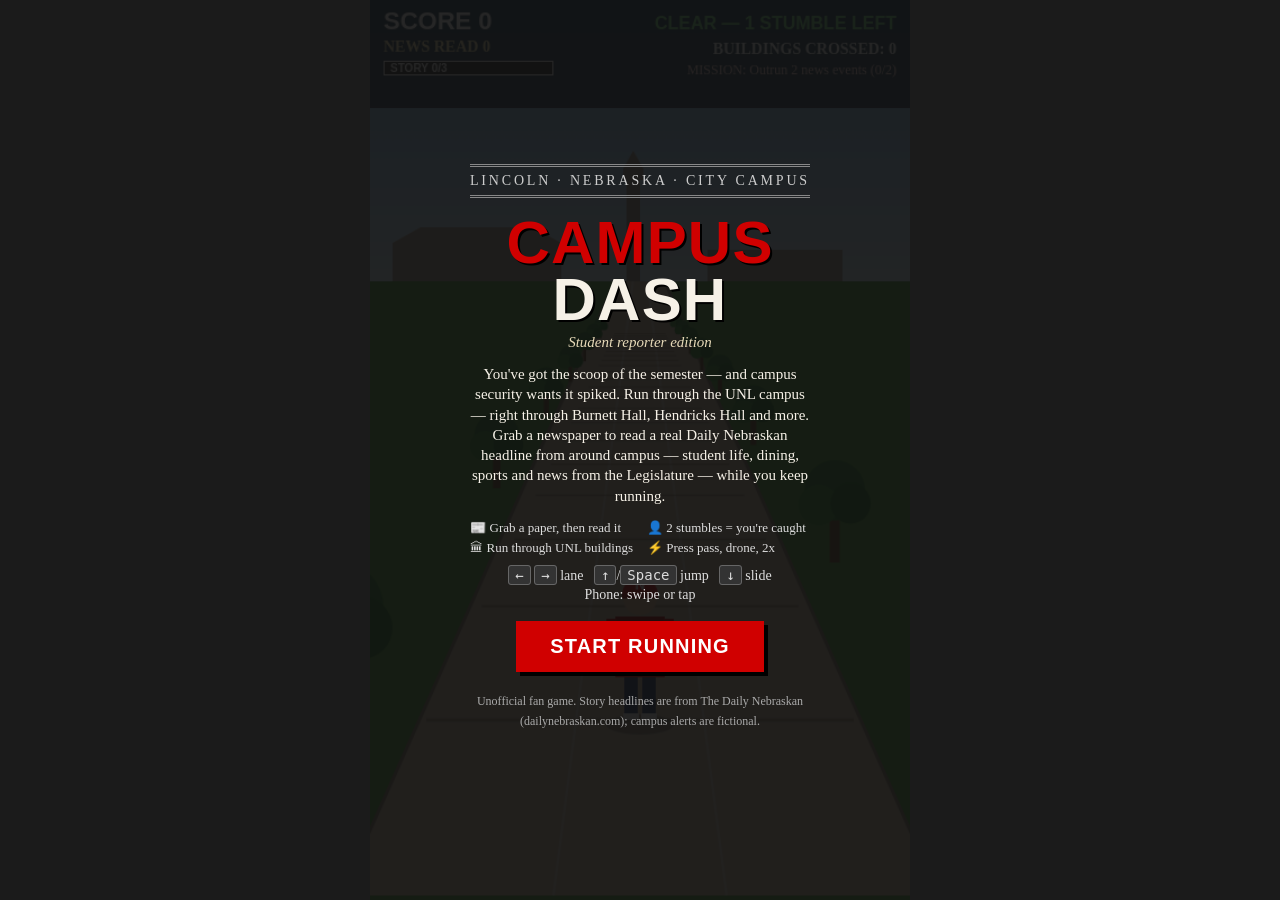
==== commit 119248a9: "Campus Dash: next news item appears while the current card is finishing Co-Authored-By: Claude Sonne" ====
--- a/campus-dash/index.html
+++ b/campus-dash/index.html
@@ -220,7 +220,7 @@
     });
   }
   // one rare news item at a time, only when the reader has had time to finish the last one
-  if (G.newsCool <= 0 && !G.card && !G.ents.some(o => o.kind === "news")) {
+  if (G.newsCool <= 0 && (!G.card || G.card.t < 4) && !G.ents.some(o => o.kind === "news")) {
     const nl = vanRow ? free : free;
     ent("news", nl, D0 + 6, {up: 0});
   }
@@ -279,7 +279,7 @@
   if (G.card) {
     G.card.t -= dt;
     $("cardBar").style.width = Math.max(0, G.card.t / CARD_T * 100) + "%";
-    if (G.card.t <= 0) { hideCard(); G.newsCool = 1; }
+    if (G.card.t <= 0) { hideCard(); G.newsCool = 0; }
   } else G.newsCool -= dt;
   const sdt = dt * (G.slow > 0 ? 0.45 : 1);
   G.t += dt;
@@ -365,7 +365,7 @@
     const near = Math.abs(p.lane - o.lane) < (o.kind === "news" && p.mag > 0 ? 1.6 : 0.55);
     if (!near) continue;
     if (o.kind === "news") {
-      if (Math.abs(p.y - o.up) < 110 || p.mag > 0) { o.hit = true; onNews(); }
+      if ((Math.abs(p.y - o.up) < 110 || p.mag > 0) && (!G.card || G.card.t < 1.5)) { o.hit = true; onNews(); }
       continue;
     }
     if (o.kind === "pu") {
